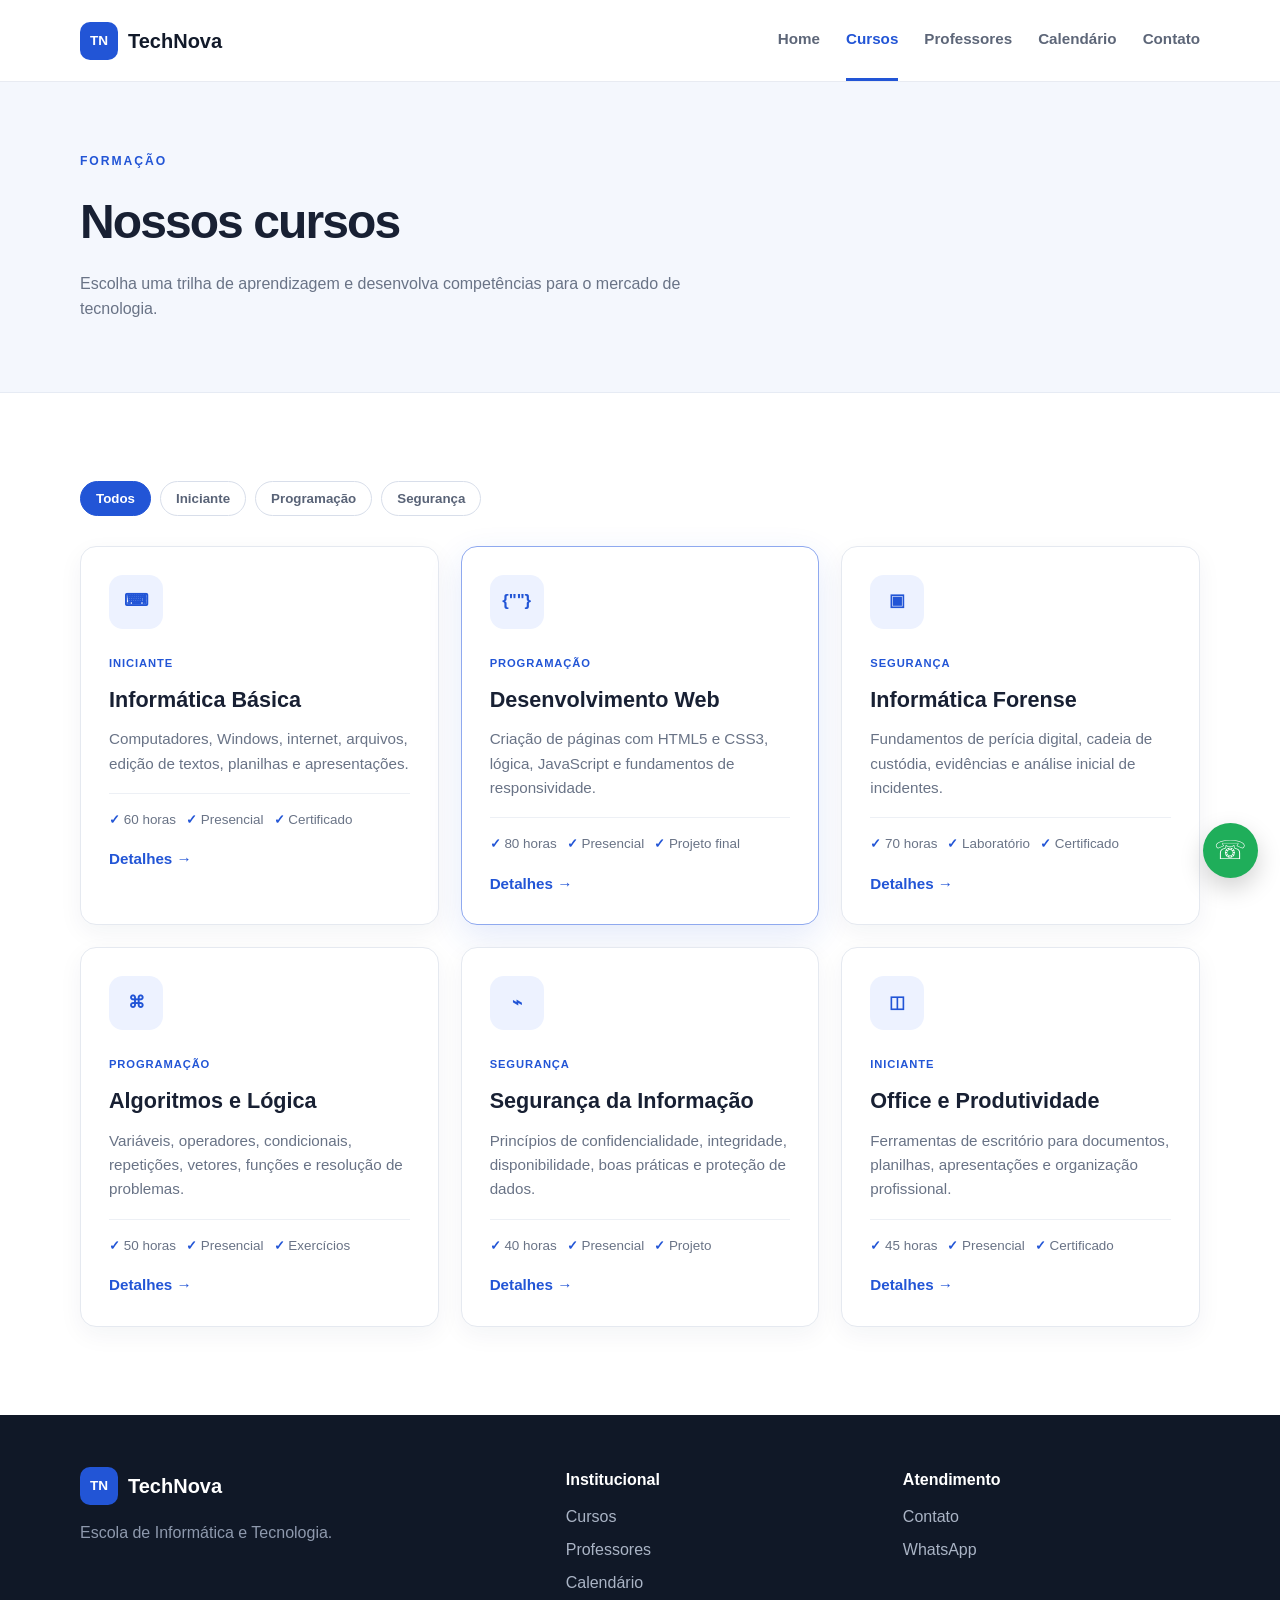
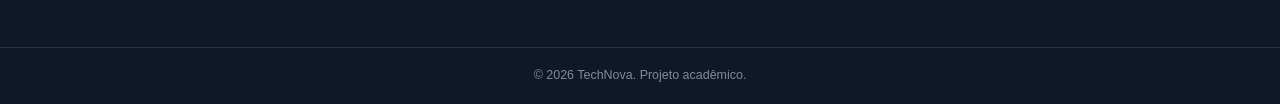
==== cursos.html @ b55dd255 "Página curso html e css - Aquiles" ====
<!DOCTYPE html>
<html lang="pt-BR">
<head>
<meta charset="UTF-8"><meta name="viewport" content="width=device-width, initial-scale=1.0">
<meta name="description" content="Cursos da TechNova Escola de Informática.">
<title>TechNova | Cursos</title><link rel="stylesheet" href="css/style.css">
</head>
<body>
<header class="site-header"><div class="container nav-wrapper">
<a class="logo" href="index.html"><span class="logo-mark">TN</span> TechNova</a><button class="menu-toggle" aria-label="Abrir menu">☰</button>
<nav class="main-nav"><a href="index.html">Home</a><a class="active" href="cursos.html">Cursos</a><a href="professores.html">Professores</a><a href="calendario.html">Calendário</a><a href="contato.html">Contato</a></nav>
</div></header>

<main>
<section class="page-hero"><div class="container"><p class="eyebrow">FORMAÇÃO</p><h1>Nossos cursos</h1><p>Escolha uma trilha de aprendizagem e desenvolva competências para o mercado de tecnologia.</p></div></section>
<section class="section"><div class="container">
<div class="filter-bar"><button class="filter active" data-filter="todos">Todos</button><button class="filter" data-filter="iniciante">Iniciante</button><button class="filter" data-filter="programacao">Programação</button><button class="filter" data-filter="seguranca">Segurança</button></div>
<div class="cards-grid course-list">
<article class="course-card course-item" data-category="iniciante"><div class="course-icon">⌨</div><span class="tag">Iniciante</span><h2>Informática Básica</h2><p>Computadores, Windows, internet, arquivos, edição de textos, planilhas e apresentações.</p><ul class="mini-list"><li>60 horas</li><li>Presencial</li><li>Certificado</li></ul><button class="text-btn modal-open" data-course="Informática Básica">Detalhes →</button></article>
<article class="course-card featured course-item" data-category="programacao"><div class="course-icon">{"</>"}</div><span class="tag">Programação</span><h2>Desenvolvimento Web</h2><p>Criação de páginas com HTML5 e CSS3, lógica, JavaScript e fundamentos de responsividade.</p><ul class="mini-list"><li>80 horas</li><li>Presencial</li><li>Projeto final</li></ul><button class="text-btn modal-open" data-course="Desenvolvimento Web">Detalhes →</button></article>
<article class="course-card course-item" data-category="seguranca"><div class="course-icon">▣</div><span class="tag">Segurança</span><h2>Informática Forense</h2><p>Fundamentos de perícia digital, cadeia de custódia, evidências e análise inicial de incidentes.</p><ul class="mini-list"><li>70 horas</li><li>Laboratório</li><li>Certificado</li></ul><button class="text-btn modal-open" data-course="Informática Forense">Detalhes →</button></article>
<article class="course-card course-item" data-category="programacao"><div class="course-icon">⌘</div><span class="tag">Programação</span><h2>Algoritmos e Lógica</h2><p>Variáveis, operadores, condicionais, repetições, vetores, funções e resolução de problemas.</p><ul class="mini-list"><li>50 horas</li><li>Presencial</li><li>Exercícios</li></ul><button class="text-btn modal-open" data-course="Algoritmos e Lógica">Detalhes →</button></article>
<article class="course-card course-item" data-category="seguranca"><div class="course-icon">⌁</div><span class="tag">Segurança</span><h2>Segurança da Informação</h2><p>Princípios de confidencialidade, integridade, disponibilidade, boas práticas e proteção de dados.</p><ul class="mini-list"><li>40 horas</li><li>Presencial</li><li>Projeto</li></ul><button class="text-btn modal-open" data-course="Segurança da Informação">Detalhes →</button></article>
<article class="course-card course-item" data-category="iniciante"><div class="course-icon">◫</div><span class="tag">Iniciante</span><h2>Office e Produtividade</h2><p>Ferramentas de escritório para documentos, planilhas, apresentações e organização profissional.</p><ul class="mini-list"><li>45 horas</li><li>Presencial</li><li>Certificado</li></ul><button class="text-btn modal-open" data-course="Office e Produtividade">Detalhes →</button></article>
</div>
</div></section>
</main>
<footer class="site-footer"><div class="container footer-grid"><div><a class="logo footer-logo" href="index.html"><span class="logo-mark">TN</span> TechNova</a><p>Escola de Informática e Tecnologia.</p></div><div><h4>Institucional</h4><a href="cursos.html">Cursos</a><a href="professores.html">Professores</a><a href="calendario.html">Calendário</a></div><div><h4>Atendimento</h4><a href="contato.html">Contato</a><a class="whatsapp-link" href="#" data-whatsapp>WhatsApp</a></div></div><div class="footer-bottom">© 2026 TechNova. Projeto acadêmico.</div></footer>
<a class="floating-whatsapp" href="#" data-whatsapp aria-label="Contato pelo WhatsApp">☏</a>
<div class="modal" id="courseModal" aria-hidden="true"><div class="modal-box"><button class="modal-close" aria-label="Fechar">×</button><p class="eyebrow">DETALHES DO CURSO</p><h2 id="modalTitle">Curso</h2><p id="modalDescription"></p><ul id="modalList" class="check-list"></ul><a class="btn btn-primary" href="contato.html">Solicitar matrícula</a></div></div>
<script src="js/script.js"></script>
</body></html>
---- css/style.css ----
*{box-sizing:border-box;margin:0;padding:0}html{scroll-behavior:smooth}body{font-family:Arial,Helvetica,sans-serif;color:#182033;background:#fff;line-height:1.6}.container{width:min(1120px,92%);margin:auto}.site-header{position:sticky;top:0;z-index:50;background:rgba(255,255,255,.96);border-bottom:1px solid #e8ebf2;backdrop-filter:blur(10px)}.nav-wrapper{min-height:76px;display:flex;align-items:center;justify-content:space-between;gap:30px}.logo{display:flex;align-items:center;gap:10px;color:#121a2a;text-decoration:none;font-size:1.25rem;font-weight:800}.logo-mark{display:grid;place-items:center;width:38px;height:38px;border-radius:10px;background:#2255d6;color:#fff;font-size:.85rem}.main-nav{display:flex;gap:26px;align-items:center}.main-nav a{color:#5d6678;text-decoration:none;font-weight:600;font-size:.95rem;padding:27px 0;border-bottom:3px solid transparent}.main-nav a:hover,.main-nav a.active{color:#2255d6;border-color:#2255d6}.menu-toggle{display:none;border:0;background:none;font-size:1.6rem}.hero{padding:92px 0 82px;background:linear-gradient(135deg,#f5f8ff 0%,#fff 58%,#eef3ff 100%)}.hero-grid{display:grid;grid-template-columns:1.1fr .9fr;gap:70px;align-items:center}.eyebrow{color:#2255d6;font-size:.76rem;letter-spacing:.16em;font-weight:800;margin-bottom:12px}.hero h1{font-size:clamp(2.7rem,6vw,5rem);line-height:1.04;letter-spacing:-.05em;margin-bottom:25px}.hero h1 span{color:#2255d6}.hero-text{font-size:1.1rem;color:#5d6678;max-width:610px;margin-bottom:30px}.hero-actions{display:flex;gap:12px;flex-wrap:wrap}.btn{display:inline-block;padding:13px 22px;border-radius:9px;text-decoration:none;font-weight:700;border:2px solid transparent;cursor:pointer;font-size:.95rem}.btn-primary{background:#2255d6;color:#fff}.btn-primary:hover{background:#183fa4}.btn-outline{border-color:#ccd3e1;color:#182033;background:#fff}.btn-outline:hover{border-color:#2255d6;color:#2255d6}.btn-light{background:#fff;color:#2255d6}.hero-panel{display:flex;justify-content:center}.code-window{width:100%;max-width:490px;background:#101827;border-radius:18px;box-shadow:0 24px 60px rgba(23,46,94,.18);overflow:hidden;transform:rotate(1deg)}.window-top{display:flex;gap:7px;padding:15px 18px;border-bottom:1px solid #273247}.window-top span{width:10px;height:10px;border-radius:50%;background:#69758a}.code-window pre{padding:35px;color:#b8d1ff;font-family:Consolas,monospace;font-size:1rem;line-height:1.9;overflow:auto}.section{padding:88px 0}.section-alt{background:#f7f9fc}.section-heading{margin-bottom:42px}.section-heading h2{font-size:2.2rem;line-height:1.15;margin-bottom:8px}.section-heading>p:last-child{color:#697386}.cards-grid{display:grid;grid-template-columns:repeat(3,1fr);gap:22px}.course-card,.teacher-card{background:#fff;border:1px solid #e5e9f0;border-radius:16px;padding:28px;box-shadow:0 8px 25px rgba(26,44,79,.05)}.course-card{transition:.2s}.course-card:hover{transform:translateY(-4px);box-shadow:0 14px 35px rgba(26,44,79,.1)}.course-card.featured{border-color:#8fa9ef;box-shadow:0 12px 35px rgba(34,85,214,.12)}.course-icon{width:54px;height:54px;border-radius:14px;background:#edf2ff;color:#2255d6;display:grid;place-items:center;font-weight:800;font-size:1.05rem;margin-bottom:20px}.tag{display:inline-block;font-size:.7rem;text-transform:uppercase;letter-spacing:.08em;color:#2255d6;font-weight:800;margin-bottom:10px}.course-card h2,.course-card h3{font-size:1.35rem;margin-bottom:10px}.course-card p,.teacher-card p{color:#697386;font-size:.95rem}.text-btn{border:0;background:none;color:#2255d6;font-weight:800;margin-top:20px;cursor:pointer;font-size:.95rem}.steps{display:grid;grid-template-columns:repeat(4,1fr);gap:20px}.step{padding:24px;border-left:3px solid #2255d6}.step strong{color:#2255d6;font-size:1.8rem}.step h3{margin:8px 0}.step p{color:#697386;font-size:.92rem}.carousel{position:relative;max-width:850px;margin:auto;min-height:210px;border:1px solid #e5e9f0;border-radius:18px;padding:50px 80px;text-align:center;background:#fff}.testimonial{display:none}.testimonial.active{display:block}.testimonial p{font-size:1.35rem;font-weight:600;line-height:1.5;margin-bottom:20px}.testimonial strong{display:block}.testimonial small{color:#697386}.carousel-btn{position:absolute;top:50%;transform:translateY(-50%);border:1px solid #d9deea;background:#fff;width:42px;height:42px;border-radius:50%;font-size:1.7rem;cursor:pointer;color:#2255d6}.carousel-btn.prev{left:20px}.carousel-btn.next{right:20px}.carousel-dots{position:absolute;bottom:16px;left:0;right:0;display:flex;justify-content:center;gap:6px}.dot{width:7px;height:7px;border-radius:50%;background:#cbd2df}.dot.active{background:#2255d6}.cta{background:#2255d6;color:#fff;padding:58px 0}.cta-inner{display:flex;align-items:center;justify-content:space-between;gap:30px}.cta .eyebrow{color:#cbd8ff}.cta h2{font-size:2rem}.page-hero{padding:70px 0;background:#f4f7fd;border-bottom:1px solid #e6ebf4}.page-hero h1{font-size:3rem;letter-spacing:-.04em;margin-bottom:10px}.page-hero p:last-child{color:#697386;max-width:680px}.filter-bar{display:flex;gap:9px;flex-wrap:wrap;margin-bottom:30px}.filter{border:1px solid #d8deea;background:#fff;color:#596377;padding:9px 15px;border-radius:99px;cursor:pointer;font-weight:700}.filter.active,.filter:hover{background:#2255d6;color:#fff;border-color:#2255d6}.course-list{grid-template-columns:repeat(3,1fr)}.mini-list{list-style:none;margin-top:17px;padding-top:15px;border-top:1px solid #edf0f5;color:#697386;font-size:.84rem;display:flex;gap:10px;flex-wrap:wrap}.mini-list li:before{content:"✓ ";color:#2255d6;font-weight:800}.teacher-grid{display:grid;grid-template-columns:repeat(4,1fr);gap:20px}.teacher-card{text-align:center;padding:32px 22px}.avatar{width:92px;height:92px;margin:0 auto 18px;border-radius:50%;display:grid;place-items:center;background:#e9efff;color:#2255d6;font-weight:900;font-size:1.25rem;border:6px solid #f6f8ff}.teacher-card h2{font-size:1.2rem}.teacher-card .role{color:#2255d6;font-weight:800;font-size:.86rem;margin:5px 0 12px}.teacher-meta{margin-top:20px;padding-top:15px;border-top:1px solid #edf0f5;font-size:.75rem;color:#697386}.calendar-header{display:flex;align-items:center;justify-content:space-between;max-width:800px;margin:0 auto 18px}.calendar-nav{border:1px solid #d9deea;background:#fff;border-radius:9px;width:42px;height:42px;font-size:1.5rem;color:#2255d6;cursor:pointer}.calendar{max-width:800px;margin:auto;display:grid;grid-template-columns:repeat(7,1fr);border:1px solid #e2e6ef;border-radius:12px;overflow:hidden}.calendar div{min-height:78px;border-right:1px solid #e7eaf1;border-bottom:1px solid #e7eaf1;padding:9px;background:#fff}.calendar .weekday{min-height:auto;background:#f4f6fa;font-weight:800;font-size:.75rem;color:#697386;text-align:center}.calendar .day.event-day{background:#edf2ff;color:#2255d6;font-weight:800}.calendar .muted{color:#b0b7c5;background:#fafbfc}.events-list{max-width:800px;margin:45px auto 0}.event{display:flex;gap:18px;padding:18px 0;border-bottom:1px solid #e6e9f0}.event-date{min-width:58px;height:58px;border-radius:10px;background:#2255d6;color:#fff;text-align:center;padding-top:7px;font-weight:900;line-height:1.05}.event-date small{font-size:.65rem}.event h3{font-size:1rem;margin-bottom:4px}.event p{color:#697386;font-size:.88rem}.contact-grid{display:grid;grid-template-columns:1.15fr .85fr;gap:70px}.contact-form{display:grid;gap:9px}.contact-form label{font-weight:700;font-size:.9rem;margin-top:8px}.contact-form input,.contact-form select,.contact-form textarea{width:100%;border:1px solid #d8deea;border-radius:9px;padding:12px 13px;font:inherit;outline:none;background:#fff}.contact-form input:focus,.contact-form select:focus,.contact-form textarea:focus{border-color:#2255d6;box-shadow:0 0 0 3px rgba(34,85,214,.1)}.consent{display:flex!important;align-items:flex-start;gap:8px;font-weight:500!important;color:#697386}.consent input{width:auto;margin-top:5px}.form-message{font-weight:700;color:#2255d6}.contact-info{display:grid;gap:15px;align-content:start}.info-box{border:1px solid #e5e9f0;border-radius:14px;padding:24px;background:#fafbfe}.info-box>span{font-size:1.5rem;color:#2255d6}.info-box h3{margin-top:8px}.info-box p{color:#697386}.info-box a{display:inline-block;margin-top:8px;color:#2255d6;text-decoration:none;font-weight:800}.narrow{max-width:850px}.faq{border-top:1px solid #dfe4ed}.faq details{border-bottom:1px solid #dfe4ed;padding:19px 0}.faq summary{cursor:pointer;font-weight:800;list-style:none;display:flex;justify-content:space-between}.faq summary:after{content:"+";color:#2255d6;font-size:1.3rem}.faq details[open] summary:after{content:"−"}.faq p{color:#697386;margin-top:12px;max-width:720px}.site-footer{background:#101827;color:#d5dbe7;padding:52px 0 0}.footer-grid{display:grid;grid-template-columns:1.5fr 1fr 1fr;gap:40px;padding-bottom:45px}.footer-logo{color:#fff;margin-bottom:15px}.site-footer p{color:#8e99ad}.site-footer h4{color:#fff;margin-bottom:12px}.site-footer a:not(.logo){display:block;color:#aab4c5;text-decoration:none;margin:7px 0}.site-footer a:hover{color:#fff}.footer-bottom{border-top:1px solid #273247;text-align:center;padding:18px;font-size:.78rem;color:#7f8b9f}.floating-whatsapp{position:fixed;right:22px;bottom:22px;width:55px;height:55px;border-radius:50%;display:grid;place-items:center;background:#1fae5a;color:#fff;text-decoration:none;font-size:1.6rem;box-shadow:0 10px 25px rgba(0,0,0,.18);z-index:40}.modal{position:fixed;inset:0;background:rgba(8,15,28,.62);display:none;align-items:center;justify-content:center;padding:20px;z-index:100}.modal.open{display:flex}.modal-box{position:relative;background:#fff;border-radius:16px;max-width:540px;width:100%;padding:35px;box-shadow:0 30px 70px rgba(0,0,0,.25)}.modal-close{position:absolute;right:16px;top:12px;border:0;background:none;font-size:1.8rem;color:#697386;cursor:pointer}.modal-box h2{font-size:2rem;margin-bottom:10px}.modal-box>p:not(.eyebrow){color:#697386}.check-list{list-style:none;margin:20px 0}.check-list li{margin:8px 0}.check-list li:before{content:"✓";display:inline-grid;place-items:center;width:21px;height:21px;border-radius:50%;background:#edf2ff;color:#2255d6;margin-right:9px;font-weight:900}@media(max-width:900px){.hero-grid,.contact-grid{grid-template-columns:1fr}.cards-grid,.course-list{grid-template-columns:repeat(2,1fr)}.teacher-grid{grid-template-columns:repeat(2,1fr)}.steps{grid-template-columns:repeat(2,1fr)}.hero-panel{order:-1}.footer-grid{grid-template-columns:1fr 1fr}.hero{padding-top:60px}}@media(max-width:650px){.main-nav{display:none;position:absolute;left:0;right:0;top:76px;background:#fff;padding:15px 4%;border-bottom:1px solid #e5e9f0;flex-direction:column;align-items:flex-start;gap:0}.main-nav.open{display:flex}.main-nav a{padding:10px 0;width:100%}.menu-toggle{display:block}.cards-grid,.course-list,.teacher-grid,.steps{grid-template-columns:1fr}.hero h1{font-size:2.8rem}.page-hero h1{font-size:2.4rem}.cta-inner{align-items:flex-start;flex-direction:column}.carousel{padding:45px 45px 50px}.testimonial p{font-size:1.08rem}.calendar div{min-height:58px;font-size:.8rem;padding:6px}.footer-grid{grid-template-columns:1fr}.floating-whatsapp{right:15px;bottom:15px}.contact-grid{gap:40px}}
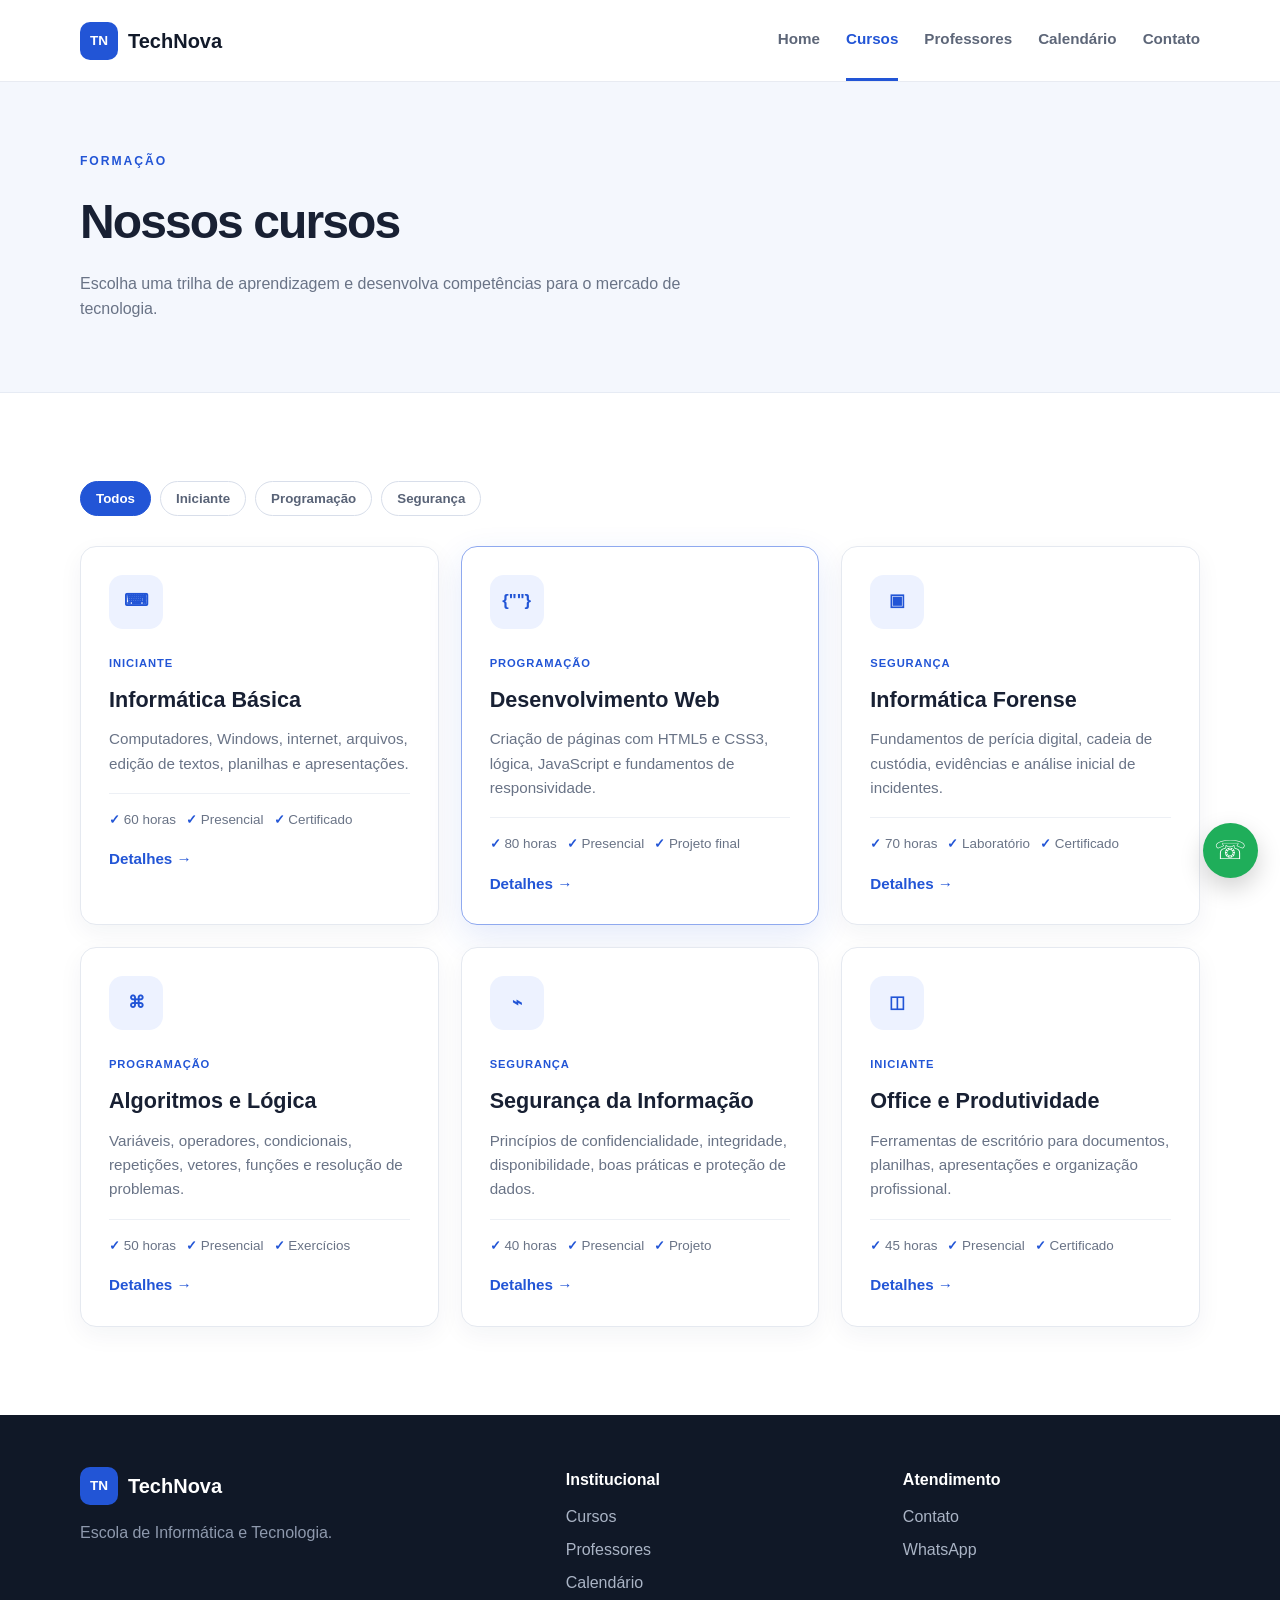
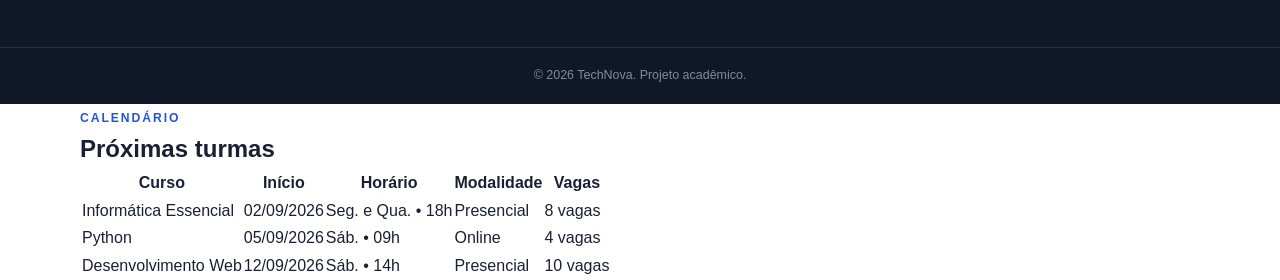
==== commit 2db801d7: "Adicionar calendário no projeto. Adicionar arquivos no projeto." ====
--- a/cursos.html
+++ b/cursos.html
@@ -29,4 +29,131 @@
 <a class="floating-whatsapp" href="#" data-whatsapp aria-label="Contato pelo WhatsApp">☏</a>
 <div class="modal" id="courseModal" aria-hidden="true"><div class="modal-box"><button class="modal-close" aria-label="Fechar">×</button><p class="eyebrow">DETALHES DO CURSO</p><h2 id="modalTitle">Curso</h2><p id="modalDescription"></p><ul id="modalList" class="check-list"></ul><a class="btn btn-primary" href="contato.html">Solicitar matrícula</a></div></div>
 <script src="js/script.js"></script>
-</body></html>+  
+  <!-- ================= CALENDÁRIO ================= -->
+
+    <section class="py-5" id="calendario">
+
+      <div class="container">
+
+        <div class="section-title text-center mb-5">
+
+          <span class="eyebrow">
+            CALENDÁRIO
+          </span>
+
+          <h2>
+            Próximas turmas
+          </h2>
+
+        </div>
+
+
+        <div class="table-responsive">
+
+          <table class="table table-hover align-middle">
+
+            <thead class="table-dark">
+
+              <tr>
+                <th>Curso</th>
+                <th>Início</th>
+                <th>Horário</th>
+                <th>Modalidade</th>
+                <th>Vagas</th>
+              </tr>
+
+            </thead>
+
+            <tbody>
+
+              <tr>
+
+                <td>
+                  Informática Essencial
+                </td>
+
+                <td>
+                  02/09/2026
+                </td>
+
+                <td>
+                  Seg. e Qua. • 18h
+                </td>
+
+                <td>
+                  Presencial
+                </td>
+
+                <td>
+                  <span class="badge text-bg-success">
+                    8 vagas
+                  </span>
+                </td>
+
+              </tr>
+
+
+              <tr>
+
+                <td>
+                  Python
+                </td>
+
+                <td>
+                  05/09/2026
+                </td>
+
+                <td>
+                  Sáb. • 09h
+                </td>
+
+                <td>
+                  Online
+                </td>
+
+                <td>
+                  <span class="badge text-bg-warning">
+                    4 vagas
+                  </span>
+                </td>
+
+              </tr>
+
+
+              <tr>
+
+                <td>
+                  Desenvolvimento Web
+                </td>
+
+                <td>
+                  12/09/2026
+                </td>
+
+                <td>
+                  Sáb. • 14h
+                </td>
+
+                <td>
+                  Presencial
+                </td>
+
+                <td>
+                  <span class="badge text-bg-success">
+                    10 vagas
+                  </span>
+                </td>
+
+              </tr>
+
+            </tbody>
+
+          </table>
+
+        </div>
+
+      </div>
+
+    </section>
+</body></html>
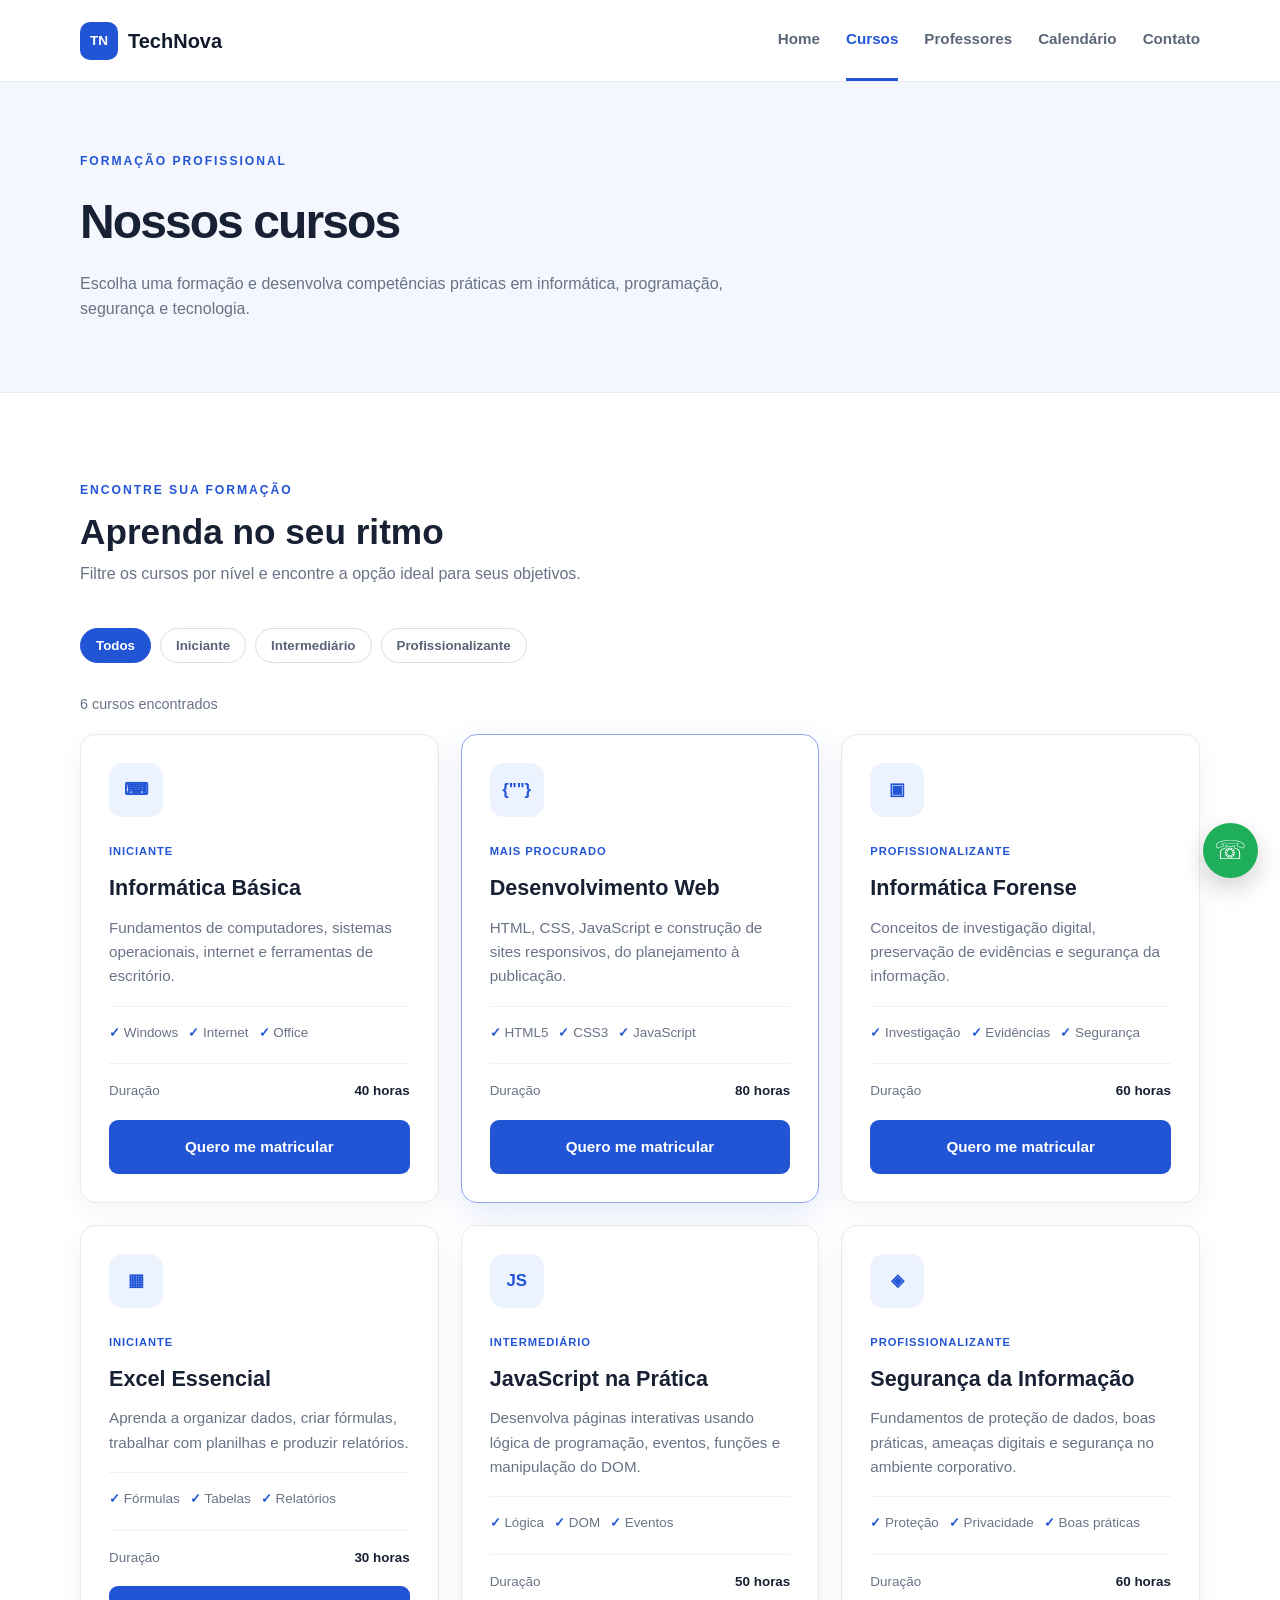
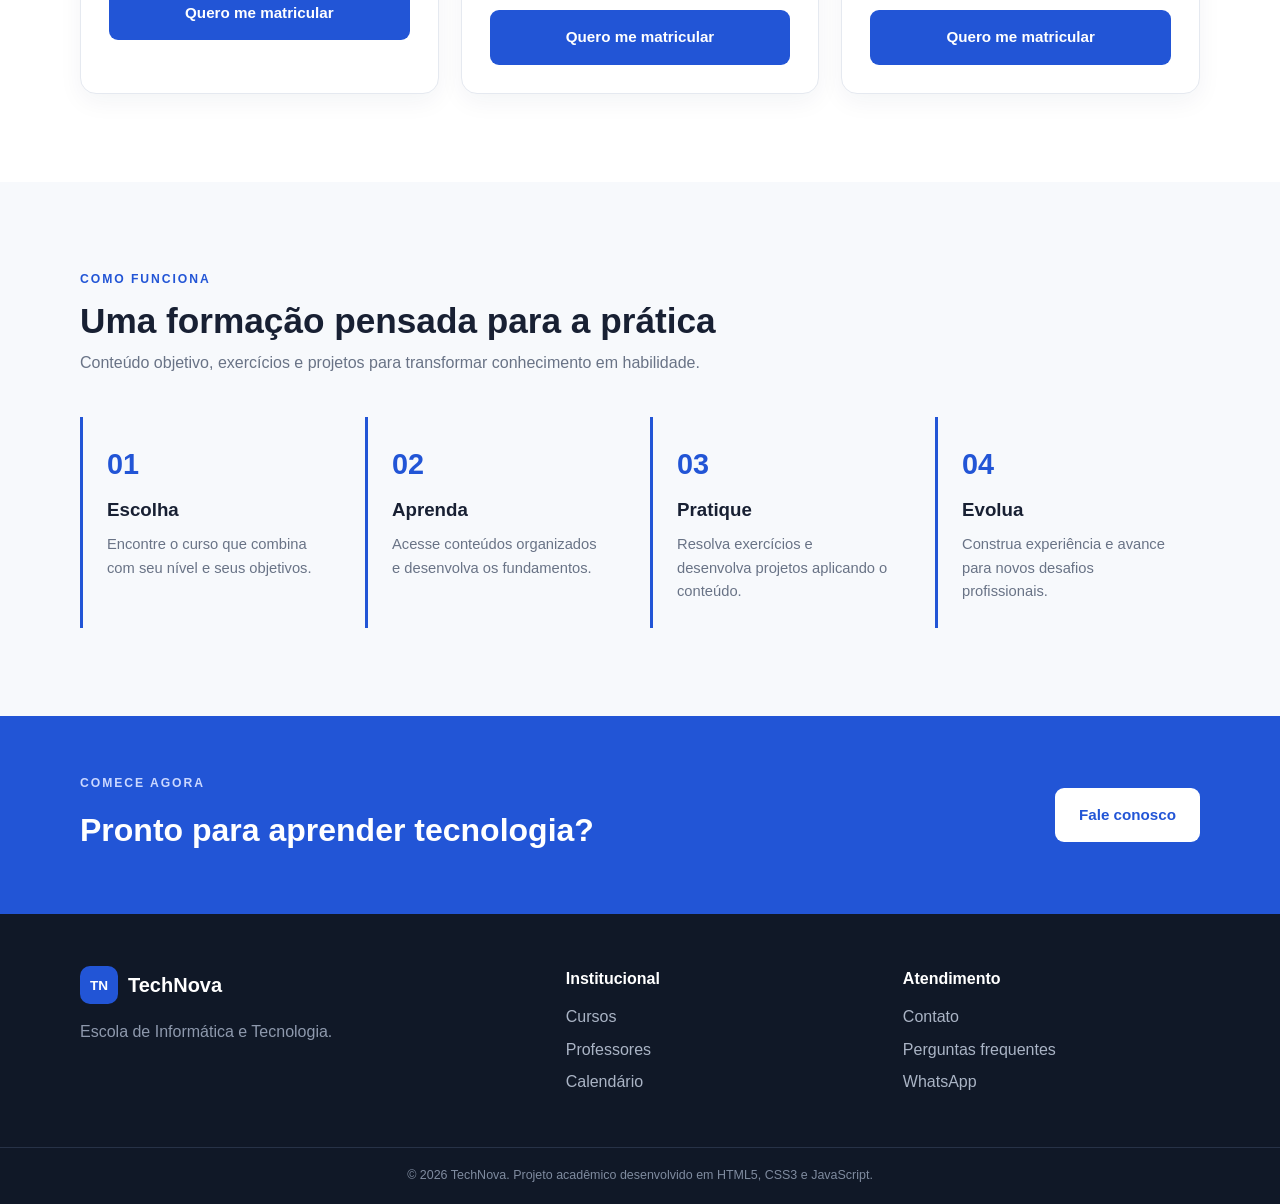
==== commit ea6ac230: "primeiro commit andrew" ====
--- a/cursos.html
+++ b/cursos.html
@@ -1,159 +1,325 @@
 <!DOCTYPE html>
 <html lang="pt-BR">
 <head>
-<meta charset="UTF-8"><meta name="viewport" content="width=device-width, initial-scale=1.0">
-<meta name="description" content="Cursos da TechNova Escola de Informática.">
-<title>TechNova | Cursos</title><link rel="stylesheet" href="css/style.css">
+    <meta charset="UTF-8">
+    <meta name="viewport" content="width=device-width, initial-scale=1.0">
+    <meta name="description" content="Conheça os cursos da TechNova Escola de Informática.">
+    <title>TechNova | Cursos</title>
+    <link rel="stylesheet" href="css/style.css">
+    <style>
+        .course-card .course-info {
+            display: flex;
+            justify-content: space-between;
+            gap: 12px;
+            margin-top: 20px;
+            padding-top: 16px;
+            border-top: 1px solid #edf0f5;
+            color: #697386;
+            font-size: .84rem;
+        }
+        .course-card .course-info strong {
+            color: #182033;
+        }
+        .course-card.hidden {
+            display: none;
+        }
+        .course-card .course-level {
+            margin-top: 14px;
+        }
+        .course-card .btn-course {
+            margin-top: 18px;
+            width: 100%;
+            text-align: center;
+        }
+        .course-count {
+            color: #697386;
+            font-size: .9rem;
+            margin-bottom: 18px;
+        }
+        .course-intro {
+            max-width: 720px;
+        }
+    </style>
 </head>
+
 <body>
-<header class="site-header"><div class="container nav-wrapper">
-<a class="logo" href="index.html"><span class="logo-mark">TN</span> TechNova</a><button class="menu-toggle" aria-label="Abrir menu">☰</button>
-<nav class="main-nav"><a href="index.html">Home</a><a class="active" href="cursos.html">Cursos</a><a href="professores.html">Professores</a><a href="calendario.html">Calendário</a><a href="contato.html">Contato</a></nav>
-</div></header>
+<header class="site-header">
+    <div class="container nav-wrapper">
+        <a class="logo" href="index.html">
+            <span class="logo-mark">TN</span> TechNova
+        </a>
+
+        <button class="menu-toggle" aria-label="Abrir menu">☰</button>
+
+        <nav class="main-nav">
+            <a href="index.html">Home</a>
+            <a class="active" href="cursos.html">Cursos</a>
+            <a href="professores.html">Professores</a>
+            <a href="calendario.html">Calendário</a>
+            <a href="contato.html">Contato</a>
+        </nav>
+    </div>
+</header>
 
 <main>
-<section class="page-hero"><div class="container"><p class="eyebrow">FORMAÇÃO</p><h1>Nossos cursos</h1><p>Escolha uma trilha de aprendizagem e desenvolva competências para o mercado de tecnologia.</p></div></section>
-<section class="section"><div class="container">
-<div class="filter-bar"><button class="filter active" data-filter="todos">Todos</button><button class="filter" data-filter="iniciante">Iniciante</button><button class="filter" data-filter="programacao">Programação</button><button class="filter" data-filter="seguranca">Segurança</button></div>
-<div class="cards-grid course-list">
-<article class="course-card course-item" data-category="iniciante"><div class="course-icon">⌨</div><span class="tag">Iniciante</span><h2>Informática Básica</h2><p>Computadores, Windows, internet, arquivos, edição de textos, planilhas e apresentações.</p><ul class="mini-list"><li>60 horas</li><li>Presencial</li><li>Certificado</li></ul><button class="text-btn modal-open" data-course="Informática Básica">Detalhes →</button></article>
-<article class="course-card featured course-item" data-category="programacao"><div class="course-icon">{"</>"}</div><span class="tag">Programação</span><h2>Desenvolvimento Web</h2><p>Criação de páginas com HTML5 e CSS3, lógica, JavaScript e fundamentos de responsividade.</p><ul class="mini-list"><li>80 horas</li><li>Presencial</li><li>Projeto final</li></ul><button class="text-btn modal-open" data-course="Desenvolvimento Web">Detalhes →</button></article>
-<article class="course-card course-item" data-category="seguranca"><div class="course-icon">▣</div><span class="tag">Segurança</span><h2>Informática Forense</h2><p>Fundamentos de perícia digital, cadeia de custódia, evidências e análise inicial de incidentes.</p><ul class="mini-list"><li>70 horas</li><li>Laboratório</li><li>Certificado</li></ul><button class="text-btn modal-open" data-course="Informática Forense">Detalhes →</button></article>
-<article class="course-card course-item" data-category="programacao"><div class="course-icon">⌘</div><span class="tag">Programação</span><h2>Algoritmos e Lógica</h2><p>Variáveis, operadores, condicionais, repetições, vetores, funções e resolução de problemas.</p><ul class="mini-list"><li>50 horas</li><li>Presencial</li><li>Exercícios</li></ul><button class="text-btn modal-open" data-course="Algoritmos e Lógica">Detalhes →</button></article>
-<article class="course-card course-item" data-category="seguranca"><div class="course-icon">⌁</div><span class="tag">Segurança</span><h2>Segurança da Informação</h2><p>Princípios de confidencialidade, integridade, disponibilidade, boas práticas e proteção de dados.</p><ul class="mini-list"><li>40 horas</li><li>Presencial</li><li>Projeto</li></ul><button class="text-btn modal-open" data-course="Segurança da Informação">Detalhes →</button></article>
-<article class="course-card course-item" data-category="iniciante"><div class="course-icon">◫</div><span class="tag">Iniciante</span><h2>Office e Produtividade</h2><p>Ferramentas de escritório para documentos, planilhas, apresentações e organização profissional.</p><ul class="mini-list"><li>45 horas</li><li>Presencial</li><li>Certificado</li></ul><button class="text-btn modal-open" data-course="Office e Produtividade">Detalhes →</button></article>
-</div>
-</div></section>
+    <section class="page-hero">
+        <div class="container">
+            <p class="eyebrow">FORMAÇÃO PROFISSIONAL</p>
+            <h1>Nossos cursos</h1>
+            <p class="course-intro">
+                Escolha uma formação e desenvolva competências práticas em informática,
+                programação, segurança e tecnologia.
+            </p>
+        </div>
+    </section>
+
+    <section class="section">
+        <div class="container">
+            <div class="section-heading">
+                <p class="eyebrow">ENCONTRE SUA FORMAÇÃO</p>
+                <h2>Aprenda no seu ritmo</h2>
+                <p>Filtre os cursos por nível e encontre a opção ideal para seus objetivos.</p>
+            </div>
+
+            <div class="filter-bar" aria-label="Filtros de cursos">
+                <button class="filter active" data-filter="todos">Todos</button>
+                <button class="filter" data-filter="iniciante">Iniciante</button>
+                <button class="filter" data-filter="intermediario">Intermediário</button>
+                <button class="filter" data-filter="profissionalizante">Profissionalizante</button>
+            </div>
+
+            <p class="course-count" id="courseCount">6 cursos encontrados</p>
+
+            <div class="cards-grid course-list" id="courseList">
+
+                <article class="course-card" data-level="iniciante">
+                    <div class="course-icon">⌨</div>
+                    <span class="tag">Iniciante</span>
+                    <h3>Informática Básica</h3>
+                    <p>
+                        Fundamentos de computadores, sistemas operacionais, internet
+                        e ferramentas de escritório.
+                    </p>
+                    <ul class="mini-list">
+                        <li>Windows</li>
+                        <li>Internet</li>
+                        <li>Office</li>
+                    </ul>
+                    <div class="course-info">
+                        <span>Duração</span>
+                        <strong>40 horas</strong>
+                    </div>
+                    <a class="btn btn-primary btn-course" href="contato.html">Quero me matricular</a>
+                </article>
+
+                <article class="course-card featured" data-level="intermediario">
+                    <div class="course-icon">{"</>"}</div>
+                    <span class="tag">Mais procurado</span>
+                    <h3>Desenvolvimento Web</h3>
+                    <p>
+                        HTML, CSS, JavaScript e construção de sites responsivos,
+                        do planejamento à publicação.
+                    </p>
+                    <ul class="mini-list">
+                        <li>HTML5</li>
+                        <li>CSS3</li>
+                        <li>JavaScript</li>
+                    </ul>
+                    <div class="course-info">
+                        <span>Duração</span>
+                        <strong>80 horas</strong>
+                    </div>
+                    <a class="btn btn-primary btn-course" href="contato.html">Quero me matricular</a>
+                </article>
+
+                <article class="course-card" data-level="profissionalizante">
+                    <div class="course-icon">▣</div>
+                    <span class="tag">Profissionalizante</span>
+                    <h3>Informática Forense</h3>
+                    <p>
+                        Conceitos de investigação digital, preservação de evidências
+                        e segurança da informação.
+                    </p>
+                    <ul class="mini-list">
+                        <li>Investigação</li>
+                        <li>Evidências</li>
+                        <li>Segurança</li>
+                    </ul>
+                    <div class="course-info">
+                        <span>Duração</span>
+                        <strong>60 horas</strong>
+                    </div>
+                    <a class="btn btn-primary btn-course" href="contato.html">Quero me matricular</a>
+                </article>
+
+                <article class="course-card" data-level="iniciante">
+                    <div class="course-icon">▦</div>
+                    <span class="tag">Iniciante</span>
+                    <h3>Excel Essencial</h3>
+                    <p>
+                        Aprenda a organizar dados, criar fórmulas, trabalhar com
+                        planilhas e produzir relatórios.
+                    </p>
+                    <ul class="mini-list">
+                        <li>Fórmulas</li>
+                        <li>Tabelas</li>
+                        <li>Relatórios</li>
+                    </ul>
+                    <div class="course-info">
+                        <span>Duração</span>
+                        <strong>30 horas</strong>
+                    </div>
+                    <a class="btn btn-primary btn-course" href="contato.html">Quero me matricular</a>
+                </article>
+
+                <article class="course-card" data-level="intermediario">
+                    <div class="course-icon">JS</div>
+                    <span class="tag">Intermediário</span>
+                    <h3>JavaScript na Prática</h3>
+                    <p>
+                        Desenvolva páginas interativas usando lógica de programação,
+                        eventos, funções e manipulação do DOM.
+                    </p>
+                    <ul class="mini-list">
+                        <li>Lógica</li>
+                        <li>DOM</li>
+                        <li>Eventos</li>
+                    </ul>
+                    <div class="course-info">
+                        <span>Duração</span>
+                        <strong>50 horas</strong>
+                    </div>
+                    <a class="btn btn-primary btn-course" href="contato.html">Quero me matricular</a>
+                </article>
+
+                <article class="course-card" data-level="profissionalizante">
+                    <div class="course-icon">◈</div>
+                    <span class="tag">Profissionalizante</span>
+                    <h3>Segurança da Informação</h3>
+                    <p>
+                        Fundamentos de proteção de dados, boas práticas, ameaças
+                        digitais e segurança no ambiente corporativo.
+                    </p>
+                    <ul class="mini-list">
+                        <li>Proteção</li>
+                        <li>Privacidade</li>
+                        <li>Boas práticas</li>
+                    </ul>
+                    <div class="course-info">
+                        <span>Duração</span>
+                        <strong>60 horas</strong>
+                    </div>
+                    <a class="btn btn-primary btn-course" href="contato.html">Quero me matricular</a>
+                </article>
+
+            </div>
+        </div>
+    </section>
+
+    <section class="section section-alt">
+        <div class="container">
+            <div class="section-heading">
+                <p class="eyebrow">COMO FUNCIONA</p>
+                <h2>Uma formação pensada para a prática</h2>
+                <p>Conteúdo objetivo, exercícios e projetos para transformar conhecimento em habilidade.</p>
+            </div>
+
+            <div class="steps">
+                <div class="step">
+                    <strong>01</strong>
+                    <h3>Escolha</h3>
+                    <p>Encontre o curso que combina com seu nível e seus objetivos.</p>
+                </div>
+                <div class="step">
+                    <strong>02</strong>
+                    <h3>Aprenda</h3>
+                    <p>Acesse conteúdos organizados e desenvolva os fundamentos.</p>
+                </div>
+                <div class="step">
+                    <strong>03</strong>
+                    <h3>Pratique</h3>
+                    <p>Resolva exercícios e desenvolva projetos aplicando o conteúdo.</p>
+                </div>
+                <div class="step">
+                    <strong>04</strong>
+                    <h3>Evolua</h3>
+                    <p>Construa experiência e avance para novos desafios profissionais.</p>
+                </div>
+            </div>
+        </div>
+    </section>
+
+    <section class="cta">
+        <div class="container cta-inner">
+            <div>
+                <p class="eyebrow">COMECE AGORA</p>
+                <h2>Pronto para aprender tecnologia?</h2>
+            </div>
+            <a class="btn btn-light" href="contato.html">Fale conosco</a>
+        </div>
+    </section>
 </main>
-<footer class="site-footer"><div class="container footer-grid"><div><a class="logo footer-logo" href="index.html"><span class="logo-mark">TN</span> TechNova</a><p>Escola de Informática e Tecnologia.</p></div><div><h4>Institucional</h4><a href="cursos.html">Cursos</a><a href="professores.html">Professores</a><a href="calendario.html">Calendário</a></div><div><h4>Atendimento</h4><a href="contato.html">Contato</a><a class="whatsapp-link" href="#" data-whatsapp>WhatsApp</a></div></div><div class="footer-bottom">© 2026 TechNova. Projeto acadêmico.</div></footer>
+
+<footer class="site-footer">
+    <div class="container footer-grid">
+        <div>
+            <a class="logo footer-logo" href="index.html">
+                <span class="logo-mark">TN</span> TechNova
+            </a>
+            <p>Escola de Informática e Tecnologia.</p>
+        </div>
+
+        <div>
+            <h4>Institucional</h4>
+            <a href="cursos.html">Cursos</a>
+            <a href="professores.html">Professores</a>
+            <a href="calendario.html">Calendário</a>
+        </div>
+
+        <div>
+            <h4>Atendimento</h4>
+            <a href="contato.html">Contato</a>
+            <a href="contato.html#faq">Perguntas frequentes</a>
+            <a href="#" data-whatsapp>WhatsApp</a>
+        </div>
+    </div>
+
+    <div class="footer-bottom">
+        © 2026 TechNova. Projeto acadêmico desenvolvido em HTML5, CSS3 e JavaScript.
+    </div>
+</footer>
+
 <a class="floating-whatsapp" href="#" data-whatsapp aria-label="Contato pelo WhatsApp">☏</a>
-<div class="modal" id="courseModal" aria-hidden="true"><div class="modal-box"><button class="modal-close" aria-label="Fechar">×</button><p class="eyebrow">DETALHES DO CURSO</p><h2 id="modalTitle">Curso</h2><p id="modalDescription"></p><ul id="modalList" class="check-list"></ul><a class="btn btn-primary" href="contato.html">Solicitar matrícula</a></div></div>
-<script src="js/script.js"></script>
-  
-  <!-- ================= CALENDÁRIO ================= -->
-
-    <section class="py-5" id="calendario">
-
-      <div class="container">
-
-        <div class="section-title text-center mb-5">
-
-          <span class="eyebrow">
-            CALENDÁRIO
-          </span>
-
-          <h2>
-            Próximas turmas
-          </h2>
-
-        </div>
-
-
-        <div class="table-responsive">
-
-          <table class="table table-hover align-middle">
-
-            <thead class="table-dark">
-
-              <tr>
-                <th>Curso</th>
-                <th>Início</th>
-                <th>Horário</th>
-                <th>Modalidade</th>
-                <th>Vagas</th>
-              </tr>
-
-            </thead>
-
-            <tbody>
-
-              <tr>
-
-                <td>
-                  Informática Essencial
-                </td>
-
-                <td>
-                  02/09/2026
-                </td>
-
-                <td>
-                  Seg. e Qua. • 18h
-                </td>
-
-                <td>
-                  Presencial
-                </td>
-
-                <td>
-                  <span class="badge text-bg-success">
-                    8 vagas
-                  </span>
-                </td>
-
-              </tr>
-
-
-              <tr>
-
-                <td>
-                  Python
-                </td>
-
-                <td>
-                  05/09/2026
-                </td>
-
-                <td>
-                  Sáb. • 09h
-                </td>
-
-                <td>
-                  Online
-                </td>
-
-                <td>
-                  <span class="badge text-bg-warning">
-                    4 vagas
-                  </span>
-                </td>
-
-              </tr>
-
-
-              <tr>
-
-                <td>
-                  Desenvolvimento Web
-                </td>
-
-                <td>
-                  12/09/2026
-                </td>
-
-                <td>
-                  Sáb. • 14h
-                </td>
-
-                <td>
-                  Presencial
-                </td>
-
-                <td>
-                  <span class="badge text-bg-success">
-                    10 vagas
-                  </span>
-                </td>
-
-              </tr>
-
-            </tbody>
-
-          </table>
-
-        </div>
-
-      </div>
-
-    </section>
-</body></html>
+
+<script>
+    const menuToggle = document.querySelector('.menu-toggle');
+    const nav = document.querySelector('.main-nav');
+
+    menuToggle?.addEventListener('click', () => {
+        nav.classList.toggle('open');
+    });
+
+    const filters = document.querySelectorAll('.filter');
+    const cards = document.querySelectorAll('.course-card');
+    const count = document.getElementById('courseCount');
+
+    filters.forEach(filter => {
+        filter.addEventListener('click', () => {
+            filters.forEach(item => item.classList.remove('active'));
+            filter.classList.add('active');
+
+            const selected = filter.dataset.filter;
+            let visible = 0;
+
+            cards.forEach(card => {
+                const show = selected === 'todos' || card.dataset.level === selected;
+                card.classList.toggle('hidden', !show);
+                if (show) visible++;
+            });
+
+            count.textContent = `${visible} ${visible === 1 ? 'curso encontrado' : 'cursos encontrados'}`;
+        });
+    });
+</script>
+</body>
+</html>
--- a/css/style.css
+++ b/css/style.css
@@ -1 +1,34 @@
-*{box-sizing:border-box;margin:0;padding:0}html{scroll-behavior:smooth}body{font-family:Arial,Helvetica,sans-serif;color:#182033;background:#fff;line-height:1.6}.container{width:min(1120px,92%);margin:auto}.site-header{position:sticky;top:0;z-index:50;background:rgba(255,255,255,.96);border-bottom:1px solid #e8ebf2;backdrop-filter:blur(10px)}.nav-wrapper{min-height:76px;display:flex;align-items:center;justify-content:space-between;gap:30px}.logo{display:flex;align-items:center;gap:10px;color:#121a2a;text-decoration:none;font-size:1.25rem;font-weight:800}.logo-mark{display:grid;place-items:center;width:38px;height:38px;border-radius:10px;background:#2255d6;color:#fff;font-size:.85rem}.main-nav{display:flex;gap:26px;align-items:center}.main-nav a{color:#5d6678;text-decoration:none;font-weight:600;font-size:.95rem;padding:27px 0;border-bottom:3px solid transparent}.main-nav a:hover,.main-nav a.active{color:#2255d6;border-color:#2255d6}.menu-toggle{display:none;border:0;background:none;font-size:1.6rem}.hero{padding:92px 0 82px;background:linear-gradient(135deg,#f5f8ff 0%,#fff 58%,#eef3ff 100%)}.hero-grid{display:grid;grid-template-columns:1.1fr .9fr;gap:70px;align-items:center}.eyebrow{color:#2255d6;font-size:.76rem;letter-spacing:.16em;font-weight:800;margin-bottom:12px}.hero h1{font-size:clamp(2.7rem,6vw,5rem);line-height:1.04;letter-spacing:-.05em;margin-bottom:25px}.hero h1 span{color:#2255d6}.hero-text{font-size:1.1rem;color:#5d6678;max-width:610px;margin-bottom:30px}.hero-actions{display:flex;gap:12px;flex-wrap:wrap}.btn{display:inline-block;padding:13px 22px;border-radius:9px;text-decoration:none;font-weight:700;border:2px solid transparent;cursor:pointer;font-size:.95rem}.btn-primary{background:#2255d6;color:#fff}.btn-primary:hover{background:#183fa4}.btn-outline{border-color:#ccd3e1;color:#182033;background:#fff}.btn-outline:hover{border-color:#2255d6;color:#2255d6}.btn-light{background:#fff;color:#2255d6}.hero-panel{display:flex;justify-content:center}.code-window{width:100%;max-width:490px;background:#101827;border-radius:18px;box-shadow:0 24px 60px rgba(23,46,94,.18);overflow:hidden;transform:rotate(1deg)}.window-top{display:flex;gap:7px;padding:15px 18px;border-bottom:1px solid #273247}.window-top span{width:10px;height:10px;border-radius:50%;background:#69758a}.code-window pre{padding:35px;color:#b8d1ff;font-family:Consolas,monospace;font-size:1rem;line-height:1.9;overflow:auto}.section{padding:88px 0}.section-alt{background:#f7f9fc}.section-heading{margin-bottom:42px}.section-heading h2{font-size:2.2rem;line-height:1.15;margin-bottom:8px}.section-heading>p:last-child{color:#697386}.cards-grid{display:grid;grid-template-columns:repeat(3,1fr);gap:22px}.course-card,.teacher-card{background:#fff;border:1px solid #e5e9f0;border-radius:16px;padding:28px;box-shadow:0 8px 25px rgba(26,44,79,.05)}.course-card{transition:.2s}.course-card:hover{transform:translateY(-4px);box-shadow:0 14px 35px rgba(26,44,79,.1)}.course-card.featured{border-color:#8fa9ef;box-shadow:0 12px 35px rgba(34,85,214,.12)}.course-icon{width:54px;height:54px;border-radius:14px;background:#edf2ff;color:#2255d6;display:grid;place-items:center;font-weight:800;font-size:1.05rem;margin-bottom:20px}.tag{display:inline-block;font-size:.7rem;text-transform:uppercase;letter-spacing:.08em;color:#2255d6;font-weight:800;margin-bottom:10px}.course-card h2,.course-card h3{font-size:1.35rem;margin-bottom:10px}.course-card p,.teacher-card p{color:#697386;font-size:.95rem}.text-btn{border:0;background:none;color:#2255d6;font-weight:800;margin-top:20px;cursor:pointer;font-size:.95rem}.steps{display:grid;grid-template-columns:repeat(4,1fr);gap:20px}.step{padding:24px;border-left:3px solid #2255d6}.step strong{color:#2255d6;font-size:1.8rem}.step h3{margin:8px 0}.step p{color:#697386;font-size:.92rem}.carousel{position:relative;max-width:850px;margin:auto;min-height:210px;border:1px solid #e5e9f0;border-radius:18px;padding:50px 80px;text-align:center;background:#fff}.testimonial{display:none}.testimonial.active{display:block}.testimonial p{font-size:1.35rem;font-weight:600;line-height:1.5;margin-bottom:20px}.testimonial strong{display:block}.testimonial small{color:#697386}.carousel-btn{position:absolute;top:50%;transform:translateY(-50%);border:1px solid #d9deea;background:#fff;width:42px;height:42px;border-radius:50%;font-size:1.7rem;cursor:pointer;color:#2255d6}.carousel-btn.prev{left:20px}.carousel-btn.next{right:20px}.carousel-dots{position:absolute;bottom:16px;left:0;right:0;display:flex;justify-content:center;gap:6px}.dot{width:7px;height:7px;border-radius:50%;background:#cbd2df}.dot.active{background:#2255d6}.cta{background:#2255d6;color:#fff;padding:58px 0}.cta-inner{display:flex;align-items:center;justify-content:space-between;gap:30px}.cta .eyebrow{color:#cbd8ff}.cta h2{font-size:2rem}.page-hero{padding:70px 0;background:#f4f7fd;border-bottom:1px solid #e6ebf4}.page-hero h1{font-size:3rem;letter-spacing:-.04em;margin-bottom:10px}.page-hero p:last-child{color:#697386;max-width:680px}.filter-bar{display:flex;gap:9px;flex-wrap:wrap;margin-bottom:30px}.filter{border:1px solid #d8deea;background:#fff;color:#596377;padding:9px 15px;border-radius:99px;cursor:pointer;font-weight:700}.filter.active,.filter:hover{background:#2255d6;color:#fff;border-color:#2255d6}.course-list{grid-template-columns:repeat(3,1fr)}.mini-list{list-style:none;margin-top:17px;padding-top:15px;border-top:1px solid #edf0f5;color:#697386;font-size:.84rem;display:flex;gap:10px;flex-wrap:wrap}.mini-list li:before{content:"✓ ";color:#2255d6;font-weight:800}.teacher-grid{display:grid;grid-template-columns:repeat(4,1fr);gap:20px}.teacher-card{text-align:center;padding:32px 22px}.avatar{width:92px;height:92px;margin:0 auto 18px;border-radius:50%;display:grid;place-items:center;background:#e9efff;color:#2255d6;font-weight:900;font-size:1.25rem;border:6px solid #f6f8ff}.teacher-card h2{font-size:1.2rem}.teacher-card .role{color:#2255d6;font-weight:800;font-size:.86rem;margin:5px 0 12px}.teacher-meta{margin-top:20px;padding-top:15px;border-top:1px solid #edf0f5;font-size:.75rem;color:#697386}.calendar-header{display:flex;align-items:center;justify-content:space-between;max-width:800px;margin:0 auto 18px}.calendar-nav{border:1px solid #d9deea;background:#fff;border-radius:9px;width:42px;height:42px;font-size:1.5rem;color:#2255d6;cursor:pointer}.calendar{max-width:800px;margin:auto;display:grid;grid-template-columns:repeat(7,1fr);border:1px solid #e2e6ef;border-radius:12px;overflow:hidden}.calendar div{min-height:78px;border-right:1px solid #e7eaf1;border-bottom:1px solid #e7eaf1;padding:9px;background:#fff}.calendar .weekday{min-height:auto;background:#f4f6fa;font-weight:800;font-size:.75rem;color:#697386;text-align:center}.calendar .day.event-day{background:#edf2ff;color:#2255d6;font-weight:800}.calendar .muted{color:#b0b7c5;background:#fafbfc}.events-list{max-width:800px;margin:45px auto 0}.event{display:flex;gap:18px;padding:18px 0;border-bottom:1px solid #e6e9f0}.event-date{min-width:58px;height:58px;border-radius:10px;background:#2255d6;color:#fff;text-align:center;padding-top:7px;font-weight:900;line-height:1.05}.event-date small{font-size:.65rem}.event h3{font-size:1rem;margin-bottom:4px}.event p{color:#697386;font-size:.88rem}.contact-grid{display:grid;grid-template-columns:1.15fr .85fr;gap:70px}.contact-form{display:grid;gap:9px}.contact-form label{font-weight:700;font-size:.9rem;margin-top:8px}.contact-form input,.contact-form select,.contact-form textarea{width:100%;border:1px solid #d8deea;border-radius:9px;padding:12px 13px;font:inherit;outline:none;background:#fff}.contact-form input:focus,.contact-form select:focus,.contact-form textarea:focus{border-color:#2255d6;box-shadow:0 0 0 3px rgba(34,85,214,.1)}.consent{display:flex!important;align-items:flex-start;gap:8px;font-weight:500!important;color:#697386}.consent input{width:auto;margin-top:5px}.form-message{font-weight:700;color:#2255d6}.contact-info{display:grid;gap:15px;align-content:start}.info-box{border:1px solid #e5e9f0;border-radius:14px;padding:24px;background:#fafbfe}.info-box>span{font-size:1.5rem;color:#2255d6}.info-box h3{margin-top:8px}.info-box p{color:#697386}.info-box a{display:inline-block;margin-top:8px;color:#2255d6;text-decoration:none;font-weight:800}.narrow{max-width:850px}.faq{border-top:1px solid #dfe4ed}.faq details{border-bottom:1px solid #dfe4ed;padding:19px 0}.faq summary{cursor:pointer;font-weight:800;list-style:none;display:flex;justify-content:space-between}.faq summary:after{content:"+";color:#2255d6;font-size:1.3rem}.faq details[open] summary:after{content:"−"}.faq p{color:#697386;margin-top:12px;max-width:720px}.site-footer{background:#101827;color:#d5dbe7;padding:52px 0 0}.footer-grid{display:grid;grid-template-columns:1.5fr 1fr 1fr;gap:40px;padding-bottom:45px}.footer-logo{color:#fff;margin-bottom:15px}.site-footer p{color:#8e99ad}.site-footer h4{color:#fff;margin-bottom:12px}.site-footer a:not(.logo){display:block;color:#aab4c5;text-decoration:none;margin:7px 0}.site-footer a:hover{color:#fff}.footer-bottom{border-top:1px solid #273247;text-align:center;padding:18px;font-size:.78rem;color:#7f8b9f}.floating-whatsapp{position:fixed;right:22px;bottom:22px;width:55px;height:55px;border-radius:50%;display:grid;place-items:center;background:#1fae5a;color:#fff;text-decoration:none;font-size:1.6rem;box-shadow:0 10px 25px rgba(0,0,0,.18);z-index:40}.modal{position:fixed;inset:0;background:rgba(8,15,28,.62);display:none;align-items:center;justify-content:center;padding:20px;z-index:100}.modal.open{display:flex}.modal-box{position:relative;background:#fff;border-radius:16px;max-width:540px;width:100%;padding:35px;box-shadow:0 30px 70px rgba(0,0,0,.25)}.modal-close{position:absolute;right:16px;top:12px;border:0;background:none;font-size:1.8rem;color:#697386;cursor:pointer}.modal-box h2{font-size:2rem;margin-bottom:10px}.modal-box>p:not(.eyebrow){color:#697386}.check-list{list-style:none;margin:20px 0}.check-list li{margin:8px 0}.check-list li:before{content:"✓";display:inline-grid;place-items:center;width:21px;height:21px;border-radius:50%;background:#edf2ff;color:#2255d6;margin-right:9px;font-weight:900}@media(max-width:900px){.hero-grid,.contact-grid{grid-template-columns:1fr}.cards-grid,.course-list{grid-template-columns:repeat(2,1fr)}.teacher-grid{grid-template-columns:repeat(2,1fr)}.steps{grid-template-columns:repeat(2,1fr)}.hero-panel{order:-1}.footer-grid{grid-template-columns:1fr 1fr}.hero{padding-top:60px}}@media(max-width:650px){.main-nav{display:none;position:absolute;left:0;right:0;top:76px;background:#fff;padding:15px 4%;border-bottom:1px solid #e5e9f0;flex-direction:column;align-items:flex-start;gap:0}.main-nav.open{display:flex}.main-nav a{padding:10px 0;width:100%}.menu-toggle{display:block}.cards-grid,.course-list,.teacher-grid,.steps{grid-template-columns:1fr}.hero h1{font-size:2.8rem}.page-hero h1{font-size:2.4rem}.cta-inner{align-items:flex-start;flex-direction:column}.carousel{padding:45px 45px 50px}.testimonial p{font-size:1.08rem}.calendar div{min-height:58px;font-size:.8rem;padding:6px}.footer-grid{grid-template-columns:1fr}.floating-whatsapp{right:15px;bottom:15px}.contact-grid{gap:40px}}+*{box-sizing:border-box;margin:0;padding:0}
+html{scroll-behavior:smooth}
+
+body{font-family:Arial,Helvetica,sans-serif;color:#182033;background:#fff;line-height:1.6}
+
+.container{width:min(1120px,92%);margin:auto}
+
+.site-header{position:sticky;top:0;z-index:50;background:rgba(255,255,255,.96);border-bottom:1px solid #e8ebf2;backdrop-filter:blur(10px)}
+
+.nav-wrapper{min-height:76px;display:flex;align-items:center;justify-content:space-between;gap:30px}
+
+.logo{display:flex;align-items:center;gap:10px;color:#121a2a;text-decoration:none;font-size:1.25rem;font-weight:800}
+
+.logo-mark{display:grid;place-items:center;width:38px;height:38px;border-radius:10px;background:#2255d6;color:#fff;font-size:.85rem}
+
+.main-nav{display:flex;gap:26px;align-items:center}.main-nav a{color:#5d6678;text-decoration:none;font-weight:600;font-size:.95rem;padding:27px 0;border-bottom:3px solid transparent}
+
+.main-nav a:hover,.main-nav a.active{color:#2255d6;border-color:#2255d6}.menu-toggle{display:none;border:0;background:none;font-size:1.6rem}
+
+.hero{padding:92px 0 82px;background:linear-gradient(135deg,#f5f8ff 0%,#fff 58%,#eef3ff 100%)}
+
+.hero-grid{display:grid;grid-template-columns:1.1fr .9fr;gap:70px;align-items:center}
+
+.eyebrow{color:#2255d6;font-size:.76rem;letter-spacing:.16em;font-weight:800;margin-bottom:12px}
+
+.hero h1{font-size:clamp(2.7rem,6vw,5rem);line-height:1.04;letter-spacing:-.05em;margin-bottom:25px}
+
+.hero h1 span{color:#2255d6}.hero-text{font-size:1.1rem;color:#5d6678;max-width:610px;margin-bottom:30px}
+
+.hero-actions{display:flex;gap:12px;flex-wrap:wrap}
+
+.btn{display:inline-block;padding:13px 22px;border-radius:9px;text-decoration:none;font-weight:700;border:2px solid transparent;cursor:pointer;font-size:.95rem}
+
+.btn-primary{background:#2255d6;color:#fff}.btn-primary:hover{background:#183fa4}.btn-outline{border-color:#ccd3e1;color:#182033;background:#fff}.btn-outline:hover{border-color:#2255d6;color:#2255d6}.btn-light{background:#fff;color:#2255d6}.hero-panel{display:flex;justify-content:center}.code-window{width:100%;max-width:490px;background:#101827;border-radius:18px;box-shadow:0 24px 60px rgba(23,46,94,.18);overflow:hidden;transform:rotate(1deg)}.window-top{display:flex;gap:7px;padding:15px 18px;border-bottom:1px solid #273247}.window-top span{width:10px;height:10px;border-radius:50%;background:#69758a}.code-window pre{padding:35px;color:#b8d1ff;font-family:Consolas,monospace;font-size:1rem;line-height:1.9;overflow:auto}.section{padding:88px 0}.section-alt{background:#f7f9fc}.section-heading{margin-bottom:42px}.section-heading h2{font-size:2.2rem;line-height:1.15;margin-bottom:8px}.section-heading>p:last-child{color:#697386}.cards-grid{display:grid;grid-template-columns:repeat(3,1fr);gap:22px}.course-card,.teacher-card{background:#fff;border:1px solid #e5e9f0;border-radius:16px;padding:28px;box-shadow:0 8px 25px rgba(26,44,79,.05)}.course-card{transition:.2s}.course-card:hover{transform:translateY(-4px);box-shadow:0 14px 35px rgba(26,44,79,.1)}.course-card.featured{border-color:#8fa9ef;box-shadow:0 12px 35px rgba(34,85,214,.12)}.course-icon{width:54px;height:54px;border-radius:14px;background:#edf2ff;color:#2255d6;display:grid;place-items:center;font-weight:800;font-size:1.05rem;margin-bottom:20px}.tag{display:inline-block;font-size:.7rem;text-transform:uppercase;letter-spacing:.08em;color:#2255d6;font-weight:800;margin-bottom:10px}.course-card h2,.course-card h3{font-size:1.35rem;margin-bottom:10px}.course-card p,.teacher-card p{color:#697386;font-size:.95rem}.text-btn{border:0;background:none;color:#2255d6;font-weight:800;margin-top:20px;cursor:pointer;font-size:.95rem}.steps{display:grid;grid-template-columns:repeat(4,1fr);gap:20px}.step{padding:24px;border-left:3px solid #2255d6}.step strong{color:#2255d6;font-size:1.8rem}.step h3{margin:8px 0}.step p{color:#697386;font-size:.92rem}.carousel{position:relative;max-width:850px;margin:auto;min-height:210px;border:1px solid #e5e9f0;border-radius:18px;padding:50px 80px;text-align:center;background:#fff}.testimonial{display:none}.testimonial.active{display:block}.testimonial p{font-size:1.35rem;font-weight:600;line-height:1.5;margin-bottom:20px}.testimonial strong{display:block}.testimonial small{color:#697386}.carousel-btn{position:absolute;top:50%;transform:translateY(-50%);border:1px solid #d9deea;background:#fff;width:42px;height:42px;border-radius:50%;font-size:1.7rem;cursor:pointer;color:#2255d6}.carousel-btn.prev{left:20px}.carousel-btn.next{right:20px}.carousel-dots{position:absolute;bottom:16px;left:0;right:0;display:flex;justify-content:center;gap:6px}.dot{width:7px;height:7px;border-radius:50%;background:#cbd2df}.dot.active{background:#2255d6}.cta{background:#2255d6;color:#fff;padding:58px 0}.cta-inner{display:flex;align-items:center;justify-content:space-between;gap:30px}.cta .eyebrow{color:#cbd8ff}.cta h2{font-size:2rem}.page-hero{padding:70px 0;background:#f4f7fd;border-bottom:1px solid #e6ebf4}.page-hero h1{font-size:3rem;letter-spacing:-.04em;margin-bottom:10px}.page-hero p:last-child{color:#697386;max-width:680px}.filter-bar{display:flex;gap:9px;flex-wrap:wrap;margin-bottom:30px}.filter{border:1px solid #d8deea;background:#fff;color:#596377;padding:9px 15px;border-radius:99px;cursor:pointer;font-weight:700}.filter.active,.filter:hover{background:#2255d6;color:#fff;border-color:#2255d6}.course-list{grid-template-columns:repeat(3,1fr)}.mini-list{list-style:none;margin-top:17px;padding-top:15px;border-top:1px solid #edf0f5;color:#697386;font-size:.84rem;display:flex;gap:10px;flex-wrap:wrap}.mini-list li:before{content:"✓ ";color:#2255d6;font-weight:800}.teacher-grid{display:grid;grid-template-columns:repeat(4,1fr);gap:20px}.teacher-card{text-align:center;padding:32px 22px}.avatar{width:92px;height:92px;margin:0 auto 18px;border-radius:50%;display:grid;place-items:center;background:#e9efff;color:#2255d6;font-weight:900;font-size:1.25rem;border:6px solid #f6f8ff}.teacher-card h2{font-size:1.2rem}.teacher-card .role{color:#2255d6;font-weight:800;font-size:.86rem;margin:5px 0 12px}.teacher-meta{margin-top:20px;padding-top:15px;border-top:1px solid #edf0f5;font-size:.75rem;color:#697386}.calendar-header{display:flex;align-items:center;justify-content:space-between;max-width:800px;margin:0 auto 18px}.calendar-nav{border:1px solid #d9deea;background:#fff;border-radius:9px;width:42px;height:42px;font-size:1.5rem;color:#2255d6;cursor:pointer}.calendar{max-width:800px;margin:auto;display:grid;grid-template-columns:repeat(7,1fr);border:1px solid #e2e6ef;border-radius:12px;overflow:hidden}.calendar div{min-height:78px;border-right:1px solid #e7eaf1;border-bottom:1px solid #e7eaf1;padding:9px;background:#fff}.calendar .weekday{min-height:auto;background:#f4f6fa;font-weight:800;font-size:.75rem;color:#697386;text-align:center}.calendar .day.event-day{background:#edf2ff;color:#2255d6;font-weight:800}.calendar .muted{color:#b0b7c5;background:#fafbfc}.events-list{max-width:800px;margin:45px auto 0}.event{display:flex;gap:18px;padding:18px 0;border-bottom:1px solid #e6e9f0}.event-date{min-width:58px;height:58px;border-radius:10px;background:#2255d6;color:#fff;text-align:center;padding-top:7px;font-weight:900;line-height:1.05}.event-date small{font-size:.65rem}.event h3{font-size:1rem;margin-bottom:4px}.event p{color:#697386;font-size:.88rem}.contact-grid{display:grid;grid-template-columns:1.15fr .85fr;gap:70px}.contact-form{display:grid;gap:9px}.contact-form label{font-weight:700;font-size:.9rem;margin-top:8px}.contact-form input,.contact-form select,.contact-form textarea{width:100%;border:1px solid #d8deea;border-radius:9px;padding:12px 13px;font:inherit;outline:none;background:#fff}.contact-form input:focus,.contact-form select:focus,.contact-form textarea:focus{border-color:#2255d6;box-shadow:0 0 0 3px rgba(34,85,214,.1)}.consent{display:flex!important;align-items:flex-start;gap:8px;font-weight:500!important;color:#697386}.consent input{width:auto;margin-top:5px}.form-message{font-weight:700;color:#2255d6}.contact-info{display:grid;gap:15px;align-content:start}.info-box{border:1px solid #e5e9f0;border-radius:14px;padding:24px;background:#fafbfe}.info-box>span{font-size:1.5rem;color:#2255d6}.info-box h3{margin-top:8px}.info-box p{color:#697386}.info-box a{display:inline-block;margin-top:8px;color:#2255d6;text-decoration:none;font-weight:800}.narrow{max-width:850px}.faq{border-top:1px solid #dfe4ed}.faq details{border-bottom:1px solid #dfe4ed;padding:19px 0}.faq summary{cursor:pointer;font-weight:800;list-style:none;display:flex;justify-content:space-between}.faq summary:after{content:"+";color:#2255d6;font-size:1.3rem}.faq details[open] summary:after{content:"−"}.faq p{color:#697386;margin-top:12px;max-width:720px}.site-footer{background:#101827;color:#d5dbe7;padding:52px 0 0}.footer-grid{display:grid;grid-template-columns:1.5fr 1fr 1fr;gap:40px;padding-bottom:45px}.footer-logo{color:#fff;margin-bottom:15px}.site-footer p{color:#8e99ad}.site-footer h4{color:#fff;margin-bottom:12px}.site-footer a:not(.logo){display:block;color:#aab4c5;text-decoration:none;margin:7px 0}.site-footer a:hover{color:#fff}.footer-bottom{border-top:1px solid #273247;text-align:center;padding:18px;font-size:.78rem;color:#7f8b9f}.floating-whatsapp{position:fixed;right:22px;bottom:22px;width:55px;height:55px;border-radius:50%;display:grid;place-items:center;background:#1fae5a;color:#fff;text-decoration:none;font-size:1.6rem;box-shadow:0 10px 25px rgba(0,0,0,.18);z-index:40}.modal{position:fixed;inset:0;background:rgba(8,15,28,.62);display:none;align-items:center;justify-content:center;padding:20px;z-index:100}.modal.open{display:flex}.modal-box{position:relative;background:#fff;border-radius:16px;max-width:540px;width:100%;padding:35px;box-shadow:0 30px 70px rgba(0,0,0,.25)}.modal-close{position:absolute;right:16px;top:12px;border:0;background:none;font-size:1.8rem;color:#697386;cursor:pointer}.modal-box h2{font-size:2rem;margin-bottom:10px}.modal-box>p:not(.eyebrow){color:#697386}.check-list{list-style:none;margin:20px 0}.check-list li{margin:8px 0}.check-list li:before{content:"✓";display:inline-grid;place-items:center;width:21px;height:21px;border-radius:50%;background:#edf2ff;color:#2255d6;margin-right:9px;font-weight:900}@media(max-width:900px){.hero-grid,.contact-grid{grid-template-columns:1fr}.cards-grid,.course-list{grid-template-columns:repeat(2,1fr)}.teacher-grid{grid-template-columns:repeat(2,1fr)}.steps{grid-template-columns:repeat(2,1fr)}.hero-panel{order:-1}.footer-grid{grid-template-columns:1fr 1fr}.hero{padding-top:60px}}@media(max-width:650px){.main-nav{display:none;position:absolute;left:0;right:0;top:76px;background:#fff;padding:15px 4%;border-bottom:1px solid #e5e9f0;flex-direction:column;align-items:flex-start;gap:0}.main-nav.open{display:flex}.main-nav a{padding:10px 0;width:100%}.menu-toggle{display:block}.cards-grid,.course-list,.teacher-grid,.steps{grid-template-columns:1fr}.hero h1{font-size:2.8rem}.page-hero h1{font-size:2.4rem}.cta-inner{align-items:flex-start;flex-direction:column}.carousel{padding:45px 45px 50px}.testimonial p{font-size:1.08rem}.calendar div{min-height:58px;font-size:.8rem;padding:6px}.footer-grid{grid-template-columns:1fr}.floating-whatsapp{right:15px;bottom:15px}.contact-grid{gap:40px}}
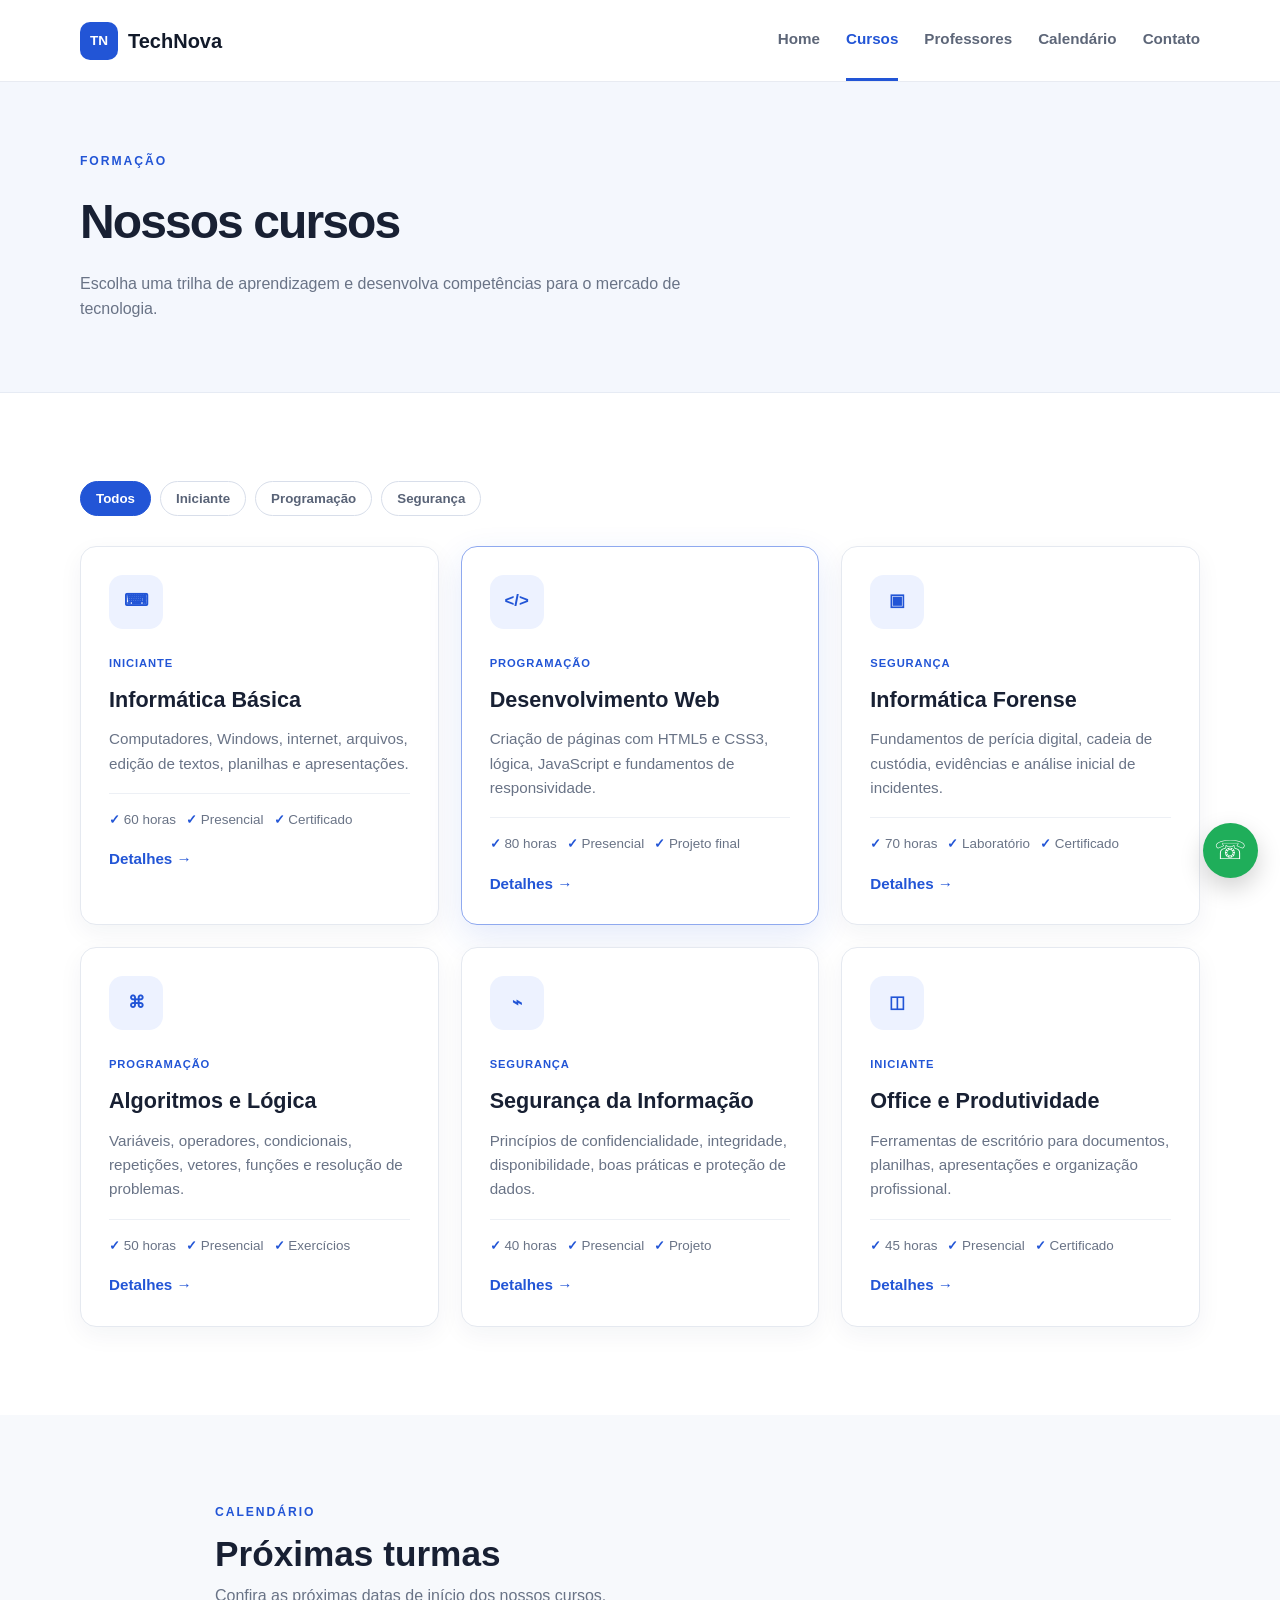
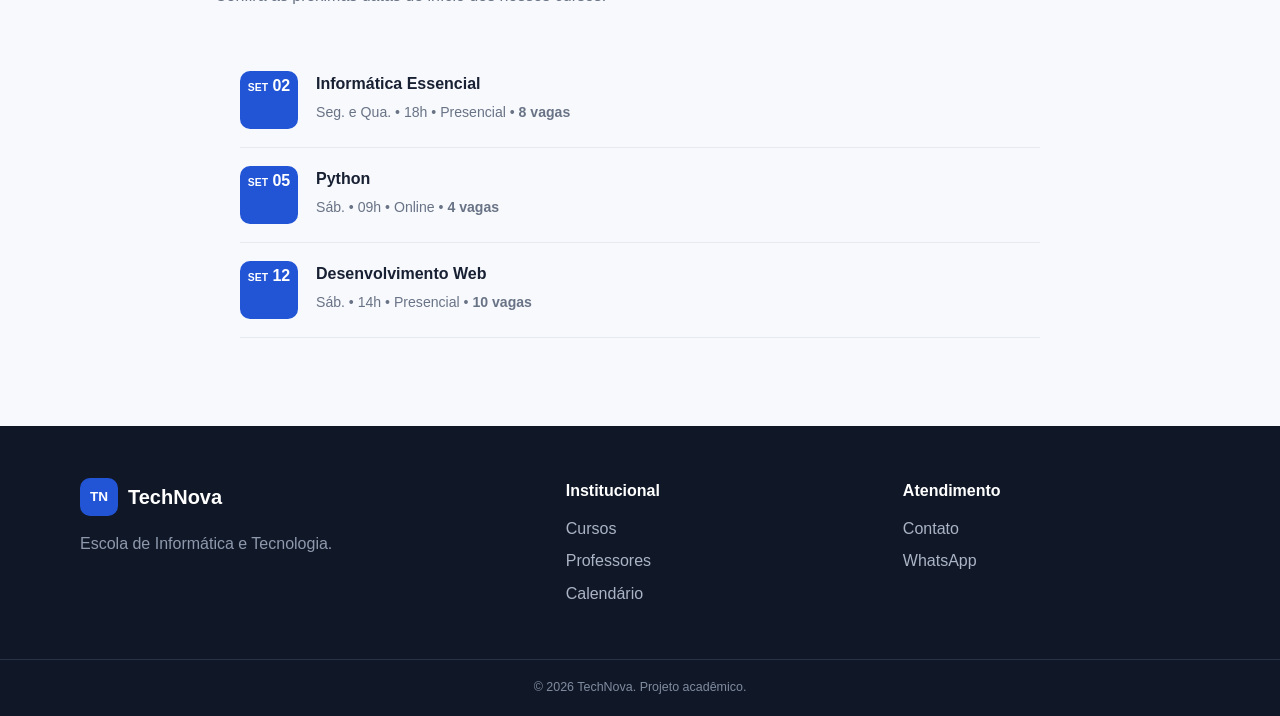
==== commit 082b60f7: "Corrijir a parte do calendário. Corrigir parte do código." ====
--- a/cursos.html
+++ b/cursos.html
@@ -1,325 +1,547 @@
 <!DOCTYPE html>
 <html lang="pt-BR">
+
 <head>
     <meta charset="UTF-8">
     <meta name="viewport" content="width=device-width, initial-scale=1.0">
-    <meta name="description" content="Conheça os cursos da TechNova Escola de Informática.">
+
+    <meta name="description" content="Cursos da TechNova Escola de Informática.">
+
     <title>TechNova | Cursos</title>
+
     <link rel="stylesheet" href="css/style.css">
-    <style>
-        .course-card .course-info {
-            display: flex;
-            justify-content: space-between;
-            gap: 12px;
-            margin-top: 20px;
-            padding-top: 16px;
-            border-top: 1px solid #edf0f5;
-            color: #697386;
-            font-size: .84rem;
-        }
-        .course-card .course-info strong {
-            color: #182033;
-        }
-        .course-card.hidden {
-            display: none;
-        }
-        .course-card .course-level {
-            margin-top: 14px;
-        }
-        .course-card .btn-course {
-            margin-top: 18px;
-            width: 100%;
-            text-align: center;
-        }
-        .course-count {
-            color: #697386;
-            font-size: .9rem;
-            margin-bottom: 18px;
-        }
-        .course-intro {
-            max-width: 720px;
-        }
-    </style>
 </head>
 
 <body>
-<header class="site-header">
-    <div class="container nav-wrapper">
-        <a class="logo" href="index.html">
-            <span class="logo-mark">TN</span> TechNova
-        </a>
-
-        <button class="menu-toggle" aria-label="Abrir menu">☰</button>
-
-        <nav class="main-nav">
-            <a href="index.html">Home</a>
-            <a class="active" href="cursos.html">Cursos</a>
-            <a href="professores.html">Professores</a>
-            <a href="calendario.html">Calendário</a>
-            <a href="contato.html">Contato</a>
-        </nav>
+
+    <header class="site-header">
+        <div class="container nav-wrapper">
+
+            <a class="logo" href="index.html">
+                <span class="logo-mark">TN</span>
+                TechNova
+            </a>
+
+            <button class="menu-toggle" aria-label="Abrir menu">
+                ☰
+            </button>
+
+            <nav class="main-nav">
+                <a href="index.html">Home</a>
+                <a class="active" href="cursos.html">Cursos</a>
+                <a href="professores.html">Professores</a>
+                <a href="calendario.html">Calendário</a>
+                <a href="contato.html">Contato</a>
+            </nav>
+
+        </div>
+    </header>
+
+
+    <main>
+
+        <!-- ================= CABEÇALHO ================= -->
+
+        <section class="page-hero">
+
+            <div class="container">
+
+                <p class="eyebrow">
+                    FORMAÇÃO
+                </p>
+
+                <h1>
+                    Nossos cursos
+                </h1>
+
+                <p>
+                    Escolha uma trilha de aprendizagem e desenvolva competências
+                    para o mercado de tecnologia.
+                </p>
+
+            </div>
+
+        </section>
+
+
+        <!-- ================= CURSOS ================= -->
+
+        <section class="section">
+
+            <div class="container">
+
+                <div class="filter-bar">
+
+                    <button class="filter active" data-filter="todos">
+                        Todos
+                    </button>
+
+                    <button class="filter" data-filter="iniciante">
+                        Iniciante
+                    </button>
+
+                    <button class="filter" data-filter="programacao">
+                        Programação
+                    </button>
+
+                    <button class="filter" data-filter="seguranca">
+                        Segurança
+                    </button>
+
+                </div>
+
+
+                <div class="cards-grid course-list">
+
+                    <!-- CURSO 1 -->
+
+                    <article class="course-card course-item" data-category="iniciante">
+
+                        <div class="course-icon">
+                            ⌨
+                        </div>
+
+                        <span class="tag">
+                            Iniciante
+                        </span>
+
+                        <h2>
+                            Informática Básica
+                        </h2>
+
+                        <p>
+                            Computadores, Windows, internet, arquivos,
+                            edição de textos, planilhas e apresentações.
+                        </p>
+
+                        <ul class="mini-list">
+                            <li>60 horas</li>
+                            <li>Presencial</li>
+                            <li>Certificado</li>
+                        </ul>
+
+                        <button
+                            class="text-btn modal-open"
+                            data-course="Informática Básica">
+                            Detalhes →
+                        </button>
+
+                    </article>
+
+
+                    <!-- CURSO 2 -->
+
+                    <article
+                        class="course-card featured course-item"
+                        data-category="programacao">
+
+                        <div class="course-icon">
+                            &lt;/&gt;
+                        </div>
+
+                        <span class="tag">
+                            Programação
+                        </span>
+
+                        <h2>
+                            Desenvolvimento Web
+                        </h2>
+
+                        <p>
+                            Criação de páginas com HTML5 e CSS3, lógica,
+                            JavaScript e fundamentos de responsividade.
+                        </p>
+
+                        <ul class="mini-list">
+                            <li>80 horas</li>
+                            <li>Presencial</li>
+                            <li>Projeto final</li>
+                        </ul>
+
+                        <button
+                            class="text-btn modal-open"
+                            data-course="Desenvolvimento Web">
+                            Detalhes →
+                        </button>
+
+                    </article>
+
+
+                    <!-- CURSO 3 -->
+
+                    <article
+                        class="course-card course-item"
+                        data-category="seguranca">
+
+                        <div class="course-icon">
+                            ▣
+                        </div>
+
+                        <span class="tag">
+                            Segurança
+                        </span>
+
+                        <h2>
+                            Informática Forense
+                        </h2>
+
+                        <p>
+                            Fundamentos de perícia digital, cadeia de custódia,
+                            evidências e análise inicial de incidentes.
+                        </p>
+
+                        <ul class="mini-list">
+                            <li>70 horas</li>
+                            <li>Laboratório</li>
+                            <li>Certificado</li>
+                        </ul>
+
+                        <button
+                            class="text-btn modal-open"
+                            data-course="Informática Forense">
+                            Detalhes →
+                        </button>
+
+                    </article>
+
+
+                    <!-- CURSO 4 -->
+
+                    <article
+                        class="course-card course-item"
+                        data-category="programacao">
+
+                        <div class="course-icon">
+                            ⌘
+                        </div>
+
+                        <span class="tag">
+                            Programação
+                        </span>
+
+                        <h2>
+                            Algoritmos e Lógica
+                        </h2>
+
+                        <p>
+                            Variáveis, operadores, condicionais, repetições,
+                            vetores, funções e resolução de problemas.
+                        </p>
+
+                        <ul class="mini-list">
+                            <li>50 horas</li>
+                            <li>Presencial</li>
+                            <li>Exercícios</li>
+                        </ul>
+
+                        <button
+                            class="text-btn modal-open"
+                            data-course="Algoritmos e Lógica">
+                            Detalhes →
+                        </button>
+
+                    </article>
+
+
+                    <!-- CURSO 5 -->
+
+                    <article
+                        class="course-card course-item"
+                        data-category="seguranca">
+
+                        <div class="course-icon">
+                            ⌁
+                        </div>
+
+                        <span class="tag">
+                            Segurança
+                        </span>
+
+                        <h2>
+                            Segurança da Informação
+                        </h2>
+
+                        <p>
+                            Princípios de confidencialidade, integridade,
+                            disponibilidade, boas práticas e proteção de dados.
+                        </p>
+
+                        <ul class="mini-list">
+                            <li>40 horas</li>
+                            <li>Presencial</li>
+                            <li>Projeto</li>
+                        </ul>
+
+                        <button
+                            class="text-btn modal-open"
+                            data-course="Segurança da Informação">
+                            Detalhes →
+                        </button>
+
+                    </article>
+
+
+                    <!-- CURSO 6 -->
+
+                    <article
+                        class="course-card course-item"
+                        data-category="iniciante">
+
+                        <div class="course-icon">
+                            ◫
+                        </div>
+
+                        <span class="tag">
+                            Iniciante
+                        </span>
+
+                        <h2>
+                            Office e Produtividade
+                        </h2>
+
+                        <p>
+                            Ferramentas de escritório para documentos,
+                            planilhas, apresentações e organização profissional.
+                        </p>
+
+                        <ul class="mini-list">
+                            <li>45 horas</li>
+                            <li>Presencial</li>
+                            <li>Certificado</li>
+                        </ul>
+
+                        <button
+                            class="text-btn modal-open"
+                            data-course="Office e Produtividade">
+                            Detalhes →
+                        </button>
+
+                    </article>
+
+                </div>
+
+            </div>
+
+        </section>
+
+
+        <!-- ================= CALENDÁRIO ================= -->
+
+        <section class="section section-alt" id="calendario">
+
+            <div class="container narrow">
+
+                <div class="section-heading">
+
+                    <p class="eyebrow">
+                        CALENDÁRIO
+                    </p>
+
+                    <h2>
+                        Próximas turmas
+                    </h2>
+
+                    <p>
+                        Confira as próximas datas de início dos nossos cursos.
+                    </p>
+
+                </div>
+
+
+                <div class="events-list">
+
+                    <div class="event">
+
+                        <div class="event-date">
+                            <small>SET</small>
+                            02
+                        </div>
+
+                        <div>
+                            <h3>
+                                Informática Essencial
+                            </h3>
+
+                            <p>
+                                Seg. e Qua. • 18h • Presencial •
+                                <strong>8 vagas</strong>
+                            </p>
+                        </div>
+
+                    </div>
+
+
+                    <div class="event">
+
+                        <div class="event-date">
+                            <small>SET</small>
+                            05
+                        </div>
+
+                        <div>
+                            <h3>
+                                Python
+                            </h3>
+
+                            <p>
+                                Sáb. • 09h • Online •
+                                <strong>4 vagas</strong>
+                            </p>
+                        </div>
+
+                    </div>
+
+
+                    <div class="event">
+
+                        <div class="event-date">
+                            <small>SET</small>
+                            12
+                        </div>
+
+                        <div>
+                            <h3>
+                                Desenvolvimento Web
+                            </h3>
+
+                            <p>
+                                Sáb. • 14h • Presencial •
+                                <strong>10 vagas</strong>
+                            </p>
+                        </div>
+
+                    </div>
+
+                </div>
+
+            </div>
+
+        </section>
+
+    </main>
+
+
+    <!-- ================= RODAPÉ ================= -->
+
+    <footer class="site-footer">
+
+        <div class="container footer-grid">
+
+            <div>
+
+                <a class="logo footer-logo" href="index.html">
+                    <span class="logo-mark">TN</span>
+                    TechNova
+                </a>
+
+                <p>
+                    Escola de Informática e Tecnologia.
+                </p>
+
+            </div>
+
+
+            <div>
+
+                <h4>
+                    Institucional
+                </h4>
+
+                <a href="cursos.html">
+                    Cursos
+                </a>
+
+                <a href="professores.html">
+                    Professores
+                </a>
+
+                <a href="calendario.html">
+                    Calendário
+                </a>
+
+            </div>
+
+
+            <div>
+
+                <h4>
+                    Atendimento
+                </h4>
+
+                <a href="contato.html">
+                    Contato
+                </a>
+
+                <a class="whatsapp-link" href="#" data-whatsapp>
+                    WhatsApp
+                </a>
+
+            </div>
+
+        </div>
+
+
+        <div class="footer-bottom">
+            © 2026 TechNova. Projeto acadêmico.
+        </div>
+
+    </footer>
+
+
+    <!-- ================= WHATSAPP ================= -->
+
+    <a
+        class="floating-whatsapp"
+        href="#"
+        data-whatsapp
+        aria-label="Contato pelo WhatsApp">
+        ☏
+    </a>
+
+
+    <!-- ================= MODAL ================= -->
+
+    <div
+        class="modal"
+        id="courseModal"
+        aria-hidden="true">
+
+        <div class="modal-box">
+
+            <button
+                class="modal-close"
+                aria-label="Fechar">
+                ×
+            </button>
+
+            <p class="eyebrow">
+                DETALHES DO CURSO
+            </p>
+
+            <h2 id="modalTitle">
+                Curso
+            </h2>
+
+            <p id="modalDescription"></p>
+
+            <ul
+                id="modalList"
+                class="check-list">
+            </ul>
+
+            <a
+                class="btn btn-primary"
+                href="contato.html">
+                Solicitar matrícula
+            </a>
+
+        </div>
+
     </div>
-</header>
-
-<main>
-    <section class="page-hero">
-        <div class="container">
-            <p class="eyebrow">FORMAÇÃO PROFISSIONAL</p>
-            <h1>Nossos cursos</h1>
-            <p class="course-intro">
-                Escolha uma formação e desenvolva competências práticas em informática,
-                programação, segurança e tecnologia.
-            </p>
-        </div>
-    </section>
-
-    <section class="section">
-        <div class="container">
-            <div class="section-heading">
-                <p class="eyebrow">ENCONTRE SUA FORMAÇÃO</p>
-                <h2>Aprenda no seu ritmo</h2>
-                <p>Filtre os cursos por nível e encontre a opção ideal para seus objetivos.</p>
-            </div>
-
-            <div class="filter-bar" aria-label="Filtros de cursos">
-                <button class="filter active" data-filter="todos">Todos</button>
-                <button class="filter" data-filter="iniciante">Iniciante</button>
-                <button class="filter" data-filter="intermediario">Intermediário</button>
-                <button class="filter" data-filter="profissionalizante">Profissionalizante</button>
-            </div>
-
-            <p class="course-count" id="courseCount">6 cursos encontrados</p>
-
-            <div class="cards-grid course-list" id="courseList">
-
-                <article class="course-card" data-level="iniciante">
-                    <div class="course-icon">⌨</div>
-                    <span class="tag">Iniciante</span>
-                    <h3>Informática Básica</h3>
-                    <p>
-                        Fundamentos de computadores, sistemas operacionais, internet
-                        e ferramentas de escritório.
-                    </p>
-                    <ul class="mini-list">
-                        <li>Windows</li>
-                        <li>Internet</li>
-                        <li>Office</li>
-                    </ul>
-                    <div class="course-info">
-                        <span>Duração</span>
-                        <strong>40 horas</strong>
-                    </div>
-                    <a class="btn btn-primary btn-course" href="contato.html">Quero me matricular</a>
-                </article>
-
-                <article class="course-card featured" data-level="intermediario">
-                    <div class="course-icon">{"</>"}</div>
-                    <span class="tag">Mais procurado</span>
-                    <h3>Desenvolvimento Web</h3>
-                    <p>
-                        HTML, CSS, JavaScript e construção de sites responsivos,
-                        do planejamento à publicação.
-                    </p>
-                    <ul class="mini-list">
-                        <li>HTML5</li>
-                        <li>CSS3</li>
-                        <li>JavaScript</li>
-                    </ul>
-                    <div class="course-info">
-                        <span>Duração</span>
-                        <strong>80 horas</strong>
-                    </div>
-                    <a class="btn btn-primary btn-course" href="contato.html">Quero me matricular</a>
-                </article>
-
-                <article class="course-card" data-level="profissionalizante">
-                    <div class="course-icon">▣</div>
-                    <span class="tag">Profissionalizante</span>
-                    <h3>Informática Forense</h3>
-                    <p>
-                        Conceitos de investigação digital, preservação de evidências
-                        e segurança da informação.
-                    </p>
-                    <ul class="mini-list">
-                        <li>Investigação</li>
-                        <li>Evidências</li>
-                        <li>Segurança</li>
-                    </ul>
-                    <div class="course-info">
-                        <span>Duração</span>
-                        <strong>60 horas</strong>
-                    </div>
-                    <a class="btn btn-primary btn-course" href="contato.html">Quero me matricular</a>
-                </article>
-
-                <article class="course-card" data-level="iniciante">
-                    <div class="course-icon">▦</div>
-                    <span class="tag">Iniciante</span>
-                    <h3>Excel Essencial</h3>
-                    <p>
-                        Aprenda a organizar dados, criar fórmulas, trabalhar com
-                        planilhas e produzir relatórios.
-                    </p>
-                    <ul class="mini-list">
-                        <li>Fórmulas</li>
-                        <li>Tabelas</li>
-                        <li>Relatórios</li>
-                    </ul>
-                    <div class="course-info">
-                        <span>Duração</span>
-                        <strong>30 horas</strong>
-                    </div>
-                    <a class="btn btn-primary btn-course" href="contato.html">Quero me matricular</a>
-                </article>
-
-                <article class="course-card" data-level="intermediario">
-                    <div class="course-icon">JS</div>
-                    <span class="tag">Intermediário</span>
-                    <h3>JavaScript na Prática</h3>
-                    <p>
-                        Desenvolva páginas interativas usando lógica de programação,
-                        eventos, funções e manipulação do DOM.
-                    </p>
-                    <ul class="mini-list">
-                        <li>Lógica</li>
-                        <li>DOM</li>
-                        <li>Eventos</li>
-                    </ul>
-                    <div class="course-info">
-                        <span>Duração</span>
-                        <strong>50 horas</strong>
-                    </div>
-                    <a class="btn btn-primary btn-course" href="contato.html">Quero me matricular</a>
-                </article>
-
-                <article class="course-card" data-level="profissionalizante">
-                    <div class="course-icon">◈</div>
-                    <span class="tag">Profissionalizante</span>
-                    <h3>Segurança da Informação</h3>
-                    <p>
-                        Fundamentos de proteção de dados, boas práticas, ameaças
-                        digitais e segurança no ambiente corporativo.
-                    </p>
-                    <ul class="mini-list">
-                        <li>Proteção</li>
-                        <li>Privacidade</li>
-                        <li>Boas práticas</li>
-                    </ul>
-                    <div class="course-info">
-                        <span>Duração</span>
-                        <strong>60 horas</strong>
-                    </div>
-                    <a class="btn btn-primary btn-course" href="contato.html">Quero me matricular</a>
-                </article>
-
-            </div>
-        </div>
-    </section>
-
-    <section class="section section-alt">
-        <div class="container">
-            <div class="section-heading">
-                <p class="eyebrow">COMO FUNCIONA</p>
-                <h2>Uma formação pensada para a prática</h2>
-                <p>Conteúdo objetivo, exercícios e projetos para transformar conhecimento em habilidade.</p>
-            </div>
-
-            <div class="steps">
-                <div class="step">
-                    <strong>01</strong>
-                    <h3>Escolha</h3>
-                    <p>Encontre o curso que combina com seu nível e seus objetivos.</p>
-                </div>
-                <div class="step">
-                    <strong>02</strong>
-                    <h3>Aprenda</h3>
-                    <p>Acesse conteúdos organizados e desenvolva os fundamentos.</p>
-                </div>
-                <div class="step">
-                    <strong>03</strong>
-                    <h3>Pratique</h3>
-                    <p>Resolva exercícios e desenvolva projetos aplicando o conteúdo.</p>
-                </div>
-                <div class="step">
-                    <strong>04</strong>
-                    <h3>Evolua</h3>
-                    <p>Construa experiência e avance para novos desafios profissionais.</p>
-                </div>
-            </div>
-        </div>
-    </section>
-
-    <section class="cta">
-        <div class="container cta-inner">
-            <div>
-                <p class="eyebrow">COMECE AGORA</p>
-                <h2>Pronto para aprender tecnologia?</h2>
-            </div>
-            <a class="btn btn-light" href="contato.html">Fale conosco</a>
-        </div>
-    </section>
-</main>
-
-<footer class="site-footer">
-    <div class="container footer-grid">
-        <div>
-            <a class="logo footer-logo" href="index.html">
-                <span class="logo-mark">TN</span> TechNova
-            </a>
-            <p>Escola de Informática e Tecnologia.</p>
-        </div>
-
-        <div>
-            <h4>Institucional</h4>
-            <a href="cursos.html">Cursos</a>
-            <a href="professores.html">Professores</a>
-            <a href="calendario.html">Calendário</a>
-        </div>
-
-        <div>
-            <h4>Atendimento</h4>
-            <a href="contato.html">Contato</a>
-            <a href="contato.html#faq">Perguntas frequentes</a>
-            <a href="#" data-whatsapp>WhatsApp</a>
-        </div>
-    </div>
-
-    <div class="footer-bottom">
-        © 2026 TechNova. Projeto acadêmico desenvolvido em HTML5, CSS3 e JavaScript.
-    </div>
-</footer>
-
-<a class="floating-whatsapp" href="#" data-whatsapp aria-label="Contato pelo WhatsApp">☏</a>
-
-<script>
-    const menuToggle = document.querySelector('.menu-toggle');
-    const nav = document.querySelector('.main-nav');
-
-    menuToggle?.addEventListener('click', () => {
-        nav.classList.toggle('open');
-    });
-
-    const filters = document.querySelectorAll('.filter');
-    const cards = document.querySelectorAll('.course-card');
-    const count = document.getElementById('courseCount');
-
-    filters.forEach(filter => {
-        filter.addEventListener('click', () => {
-            filters.forEach(item => item.classList.remove('active'));
-            filter.classList.add('active');
-
-            const selected = filter.dataset.filter;
-            let visible = 0;
-
-            cards.forEach(card => {
-                const show = selected === 'todos' || card.dataset.level === selected;
-                card.classList.toggle('hidden', !show);
-                if (show) visible++;
-            });
-
-            count.textContent = `${visible} ${visible === 1 ? 'curso encontrado' : 'cursos encontrados'}`;
-        });
-    });
-</script>
+
+
+    <script src="js/script.js"></script>
+
 </body>
+
 </html>
